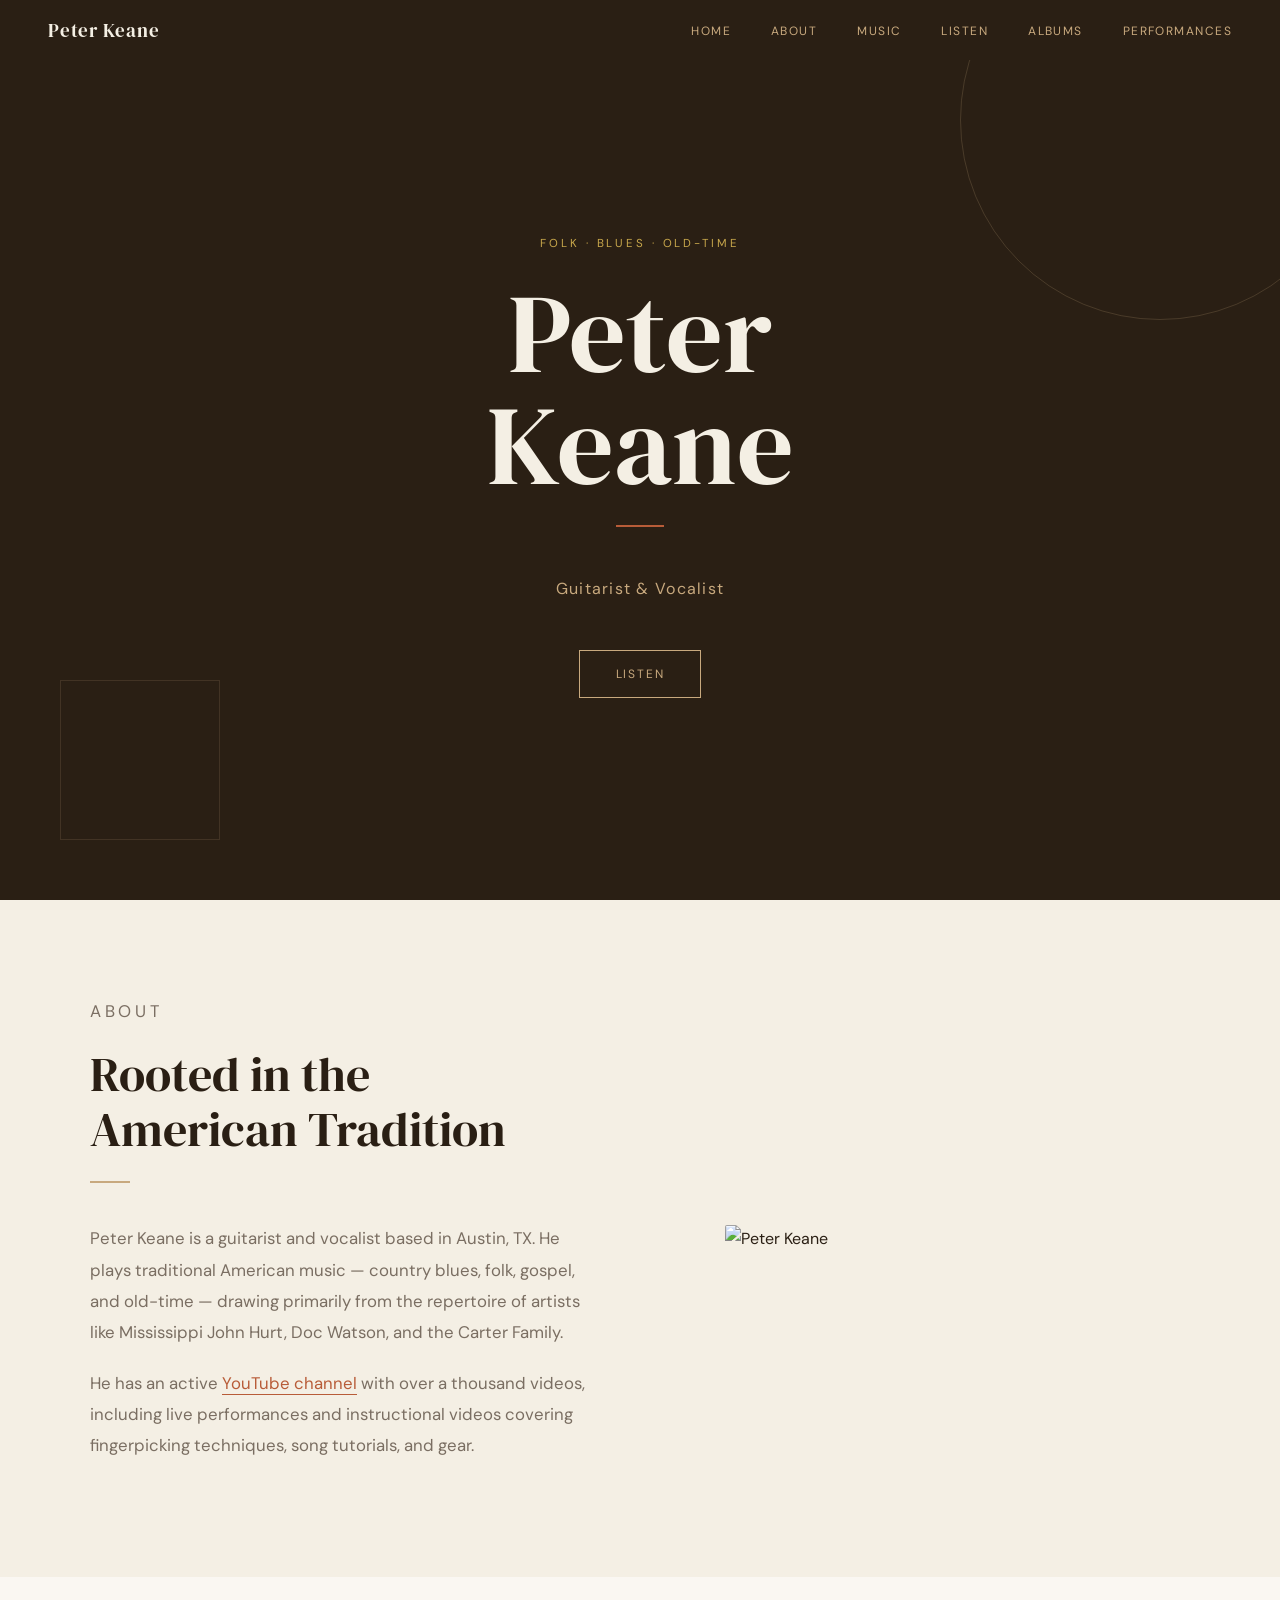
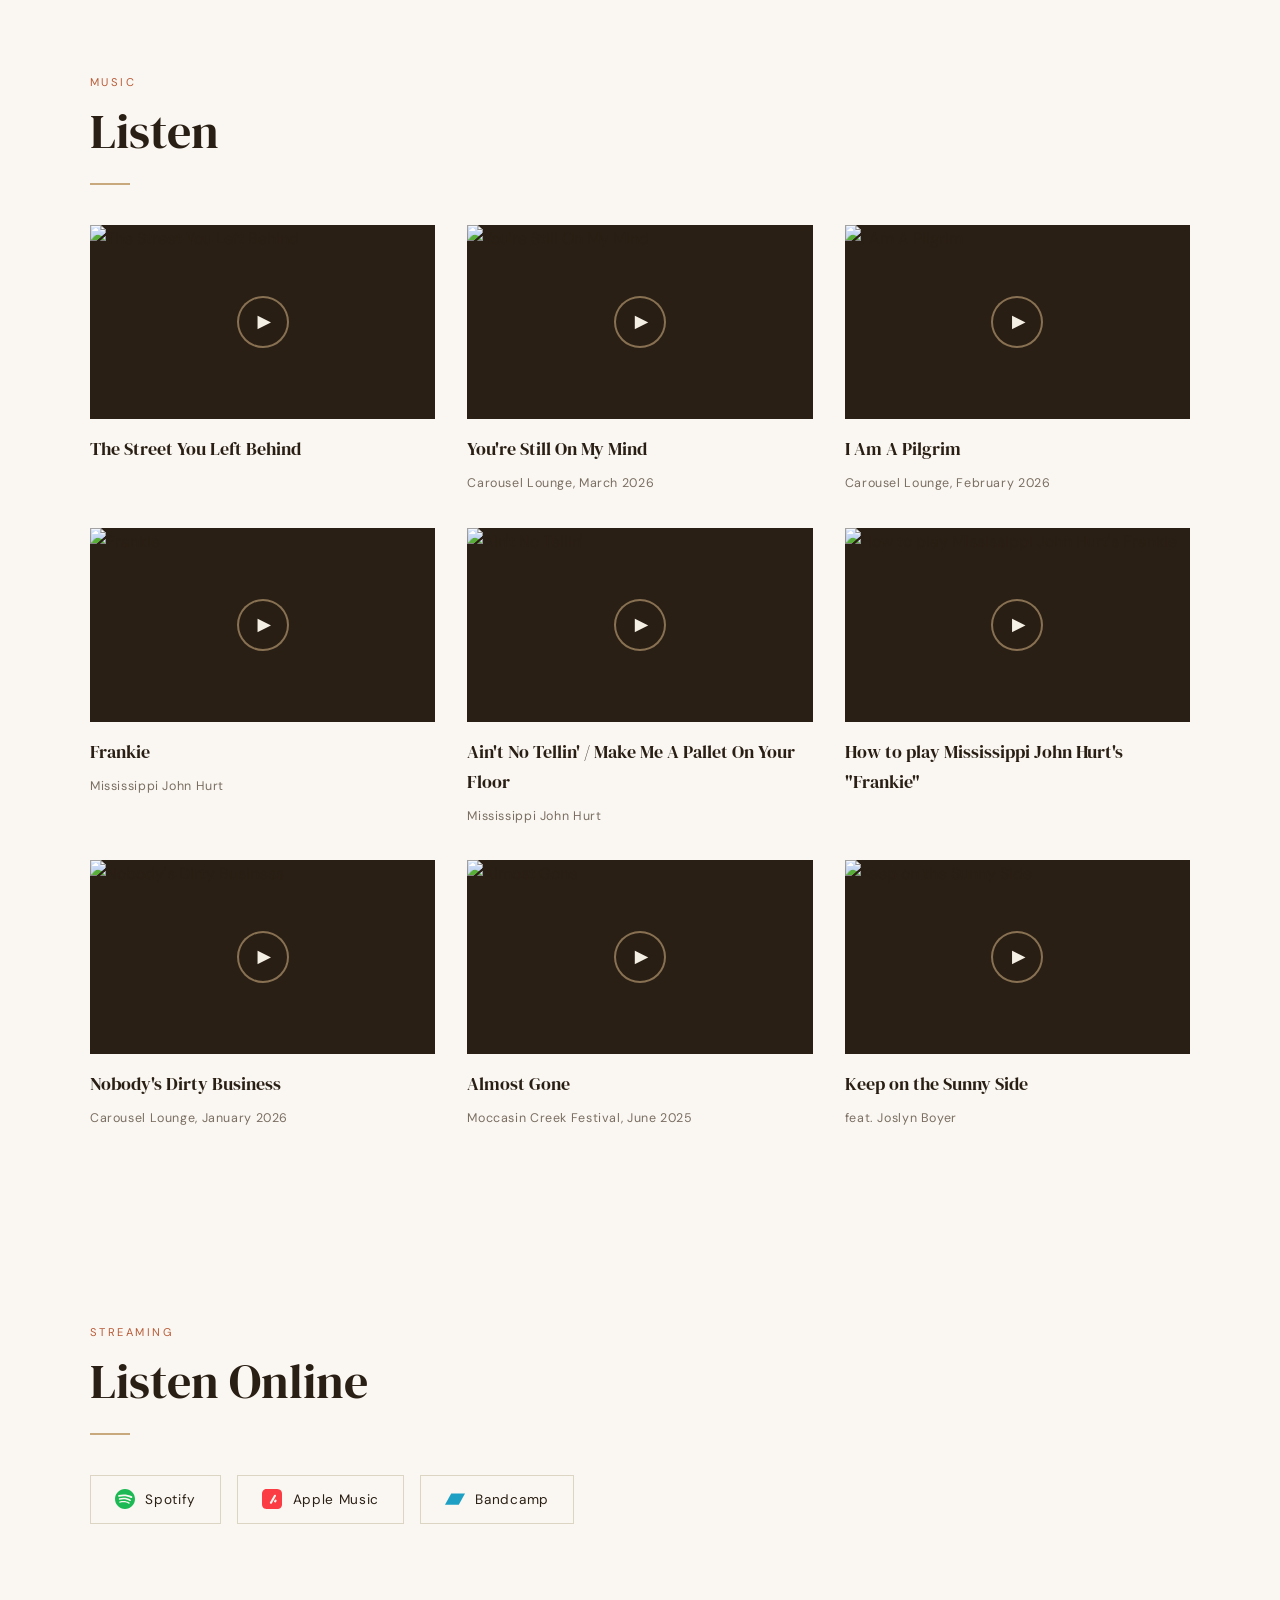
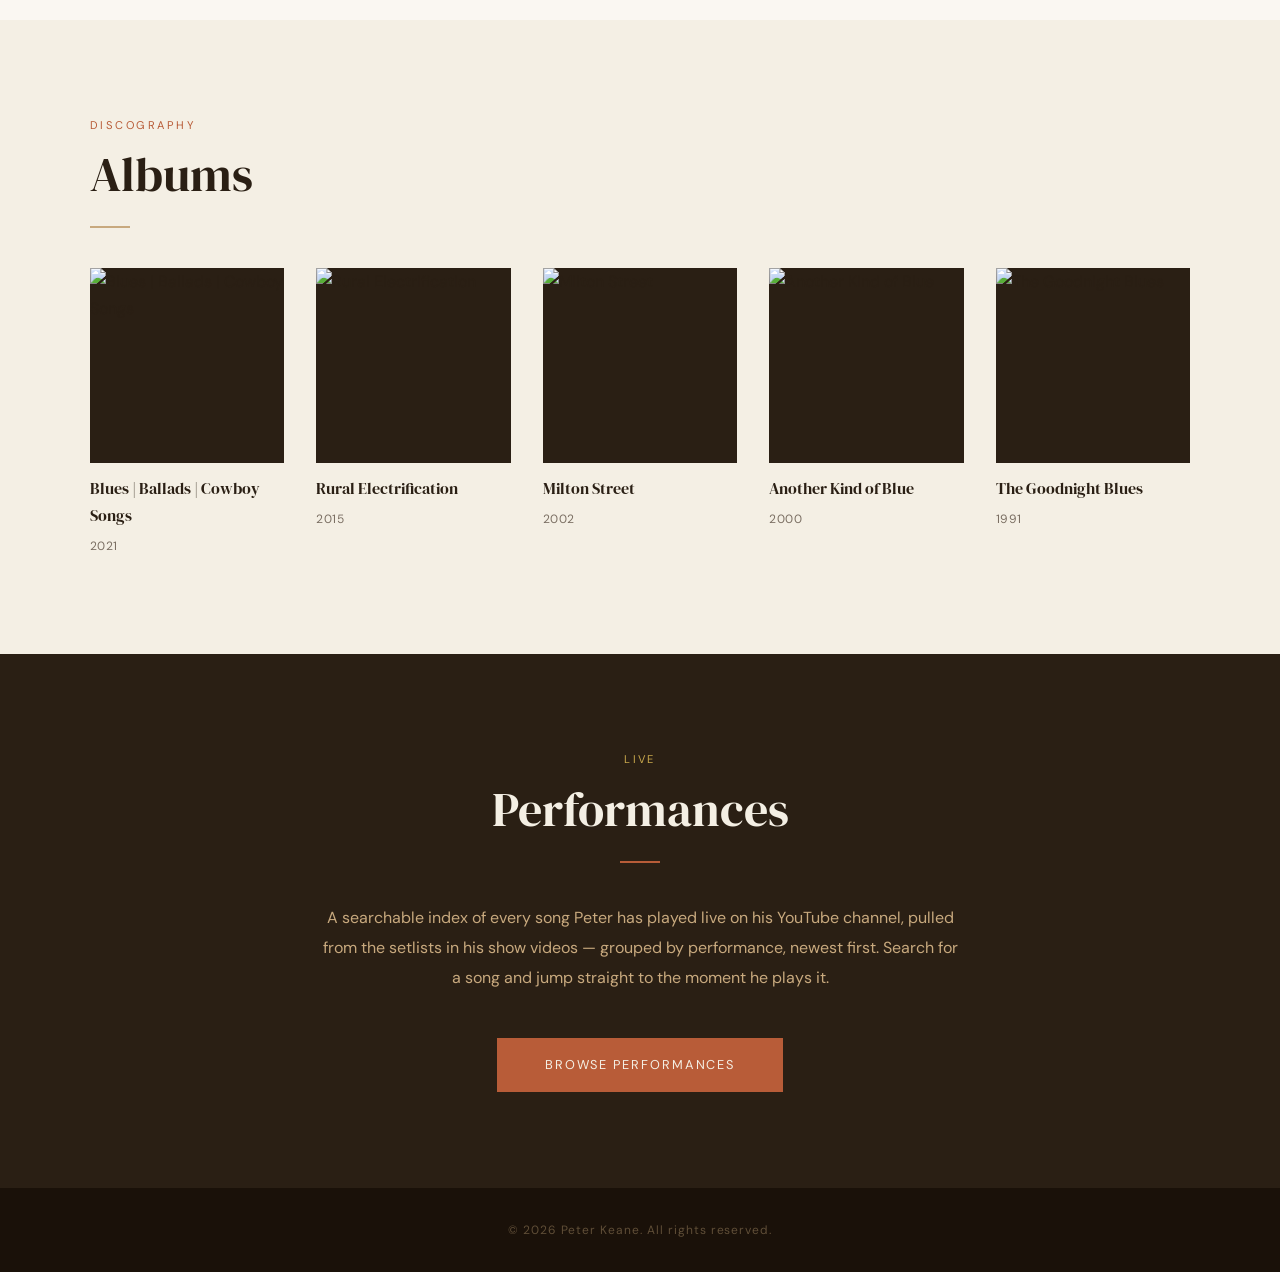
==== index.html @ 98fb6c80 "Add Performances section linking to /performances/ New nav link and a dark feature section after Alb" ====
<!DOCTYPE html>
<html lang="en">
<head>
  <meta charset="UTF-8">
  <meta name="viewport" content="width=device-width, initial-scale=1.0">
  <title>Peter Keane — Musician</title>
  <link rel="preconnect" href="https://fonts.googleapis.com">
  <link href="https://fonts.googleapis.com/css2?family=DM+Serif+Display&family=DM+Sans:wght@300;400;500&display=swap" rel="stylesheet">
  <link rel="stylesheet" href="css/style.css">
</head>
<body>

  <!-- NAV -->
  <nav>
    <span class="nav-logo">Peter Keane</span>
    <ul class="nav-links">
      <li><a href="#home">Home</a></li>
      <li><a href="#about">About</a></li>
      <li><a href="#music">Music</a></li>
      <li><a href="#streaming">Listen</a></li>
      <li><a href="#albums">Albums</a></li>
      <li><a href="#performances">Performances</a></li>
    </ul>
  </nav>

  <!-- HERO -->
  <section id="home">
    <div class="hero-inner">
      <p class="hero-eyebrow">Folk &middot; Blues &middot; Old-Time</p>
      <h1 class="hero-name">Peter<br>Keane</h1>
      <div class="hero-divider"></div>
      <p class="hero-sub">Guitarist &amp; Vocalist</p>
      <a href="#music" class="hero-cta">Listen</a>
    </div>
  </section>

  <!-- ABOUT -->
  <section id="about">
    <div class="container">
      <div class="about-grid">
        <div class="about-text">
          <p class="section-label">About</p>
          <h2 class="section-title">Rooted in the<br>American Tradition</h2>
          <div class="section-rule"></div>
          <p>
            Peter Keane is a guitarist and vocalist based in Austin, TX. He plays
            traditional American music — country blues, folk, gospel, and old-time —
            drawing primarily from the repertoire of artists like Mississippi John Hurt,
            Doc Watson, and the Carter Family.
          </p>
          <p>
            He has an active <a href="https://www.youtube.com/@PeterKeaneMusic" target="_blank" style="color:var(--terra);border-bottom:1px solid currentColor;">YouTube channel</a> with over a thousand videos, including
            live performances and instructional videos covering fingerpicking techniques,
            song tutorials, and gear.
          </p>
        </div>
        <div class="about-graphic">
          <img src="pk.png" alt="Peter Keane" style="width:100%;max-width:420px;border-radius:2px;">
        </div>
      </div>
    </div>
  </section>

  <!-- MUSIC -->
  <section id="music">
    <div class="container">
      <p class="section-label">Music</p>
      <h2 class="section-title">Listen</h2>
      <div class="section-rule"></div>

      <div class="video-grid">

        <a class="video-card" href="https://www.youtube.com/watch?v=oG92N2vLsac" target="_blank">
          <div class="video-thumb">
            <img src="https://img.youtube.com/vi/oG92N2vLsac/maxresdefault.jpg" alt="The Street You Left Behind">
            <div class="video-play"><span>&#9654;</span></div>
          </div>
          <div class="video-info"><h3>The Street You Left Behind</h3></div>
        </a>

        <a class="video-card" href="https://www.youtube.com/watch?v=JS24dpyVsMQ" target="_blank">
          <div class="video-thumb">
            <img src="https://img.youtube.com/vi/JS24dpyVsMQ/maxresdefault.jpg" alt="You're Still On My Mind">
            <div class="video-play"><span>&#9654;</span></div>
          </div>
          <div class="video-info">
            <h3>You're Still On My Mind</h3>
            <span>Carousel Lounge, March 2026</span>
          </div>
        </a>

        <a class="video-card" href="https://www.youtube.com/watch?v=tuVZ8PQppTw" target="_blank">
          <div class="video-thumb">
            <img src="https://img.youtube.com/vi/tuVZ8PQppTw/maxresdefault.jpg" alt="I Am A Pilgrim">
            <div class="video-play"><span>&#9654;</span></div>
          </div>
          <div class="video-info">
            <h3>I Am A Pilgrim</h3>
            <span>Carousel Lounge, February 2026</span>
          </div>
        </a>

        <a class="video-card" href="https://www.youtube.com/watch?v=8Nu6HcvmdMs" target="_blank">
          <div class="video-thumb">
            <img src="https://img.youtube.com/vi/8Nu6HcvmdMs/maxresdefault.jpg" alt="Frankie">
            <div class="video-play"><span>&#9654;</span></div>
          </div>
          <div class="video-info">
            <h3>Frankie</h3>
            <span>Mississippi John Hurt</span>
          </div>
        </a>

        <a class="video-card" href="https://www.youtube.com/watch?v=M1RBpE7dITw" target="_blank">
          <div class="video-thumb">
            <img src="https://img.youtube.com/vi/M1RBpE7dITw/maxresdefault.jpg" alt="Ain't No Tellin'">
            <div class="video-play"><span>&#9654;</span></div>
          </div>
          <div class="video-info">
            <h3>Ain't No Tellin' / Make Me A Pallet On Your Floor</h3>
            <span>Mississippi John Hurt</span>
          </div>
        </a>

        <a class="video-card" href="https://www.youtube.com/watch?v=0-QSF57czV4" target="_blank">
          <div class="video-thumb">
            <img src="https://img.youtube.com/vi/0-QSF57czV4/maxresdefault.jpg" alt="How to play Mississippi John Hurt's Frankie">
            <div class="video-play"><span>&#9654;</span></div>
          </div>
          <div class="video-info">
            <h3>How to play Mississippi John Hurt's "Frankie"</h3>
          </div>
        </a>

        <a class="video-card" href="https://www.youtube.com/watch?v=NQxg6tqWXvs" target="_blank">
          <div class="video-thumb">
            <img src="https://img.youtube.com/vi/NQxg6tqWXvs/maxresdefault.jpg" alt="Nobody's Dirty Business">
            <div class="video-play"><span>&#9654;</span></div>
          </div>
          <div class="video-info">
            <h3>Nobody's Dirty Business</h3>
            <span>Carousel Lounge, January 2026</span>
          </div>
        </a>

        <a class="video-card" href="https://www.youtube.com/watch?v=RwBUMTSIwgw" target="_blank">
          <div class="video-thumb">
            <img src="https://img.youtube.com/vi/RwBUMTSIwgw/maxresdefault.jpg" alt="Almost Gone">
            <div class="video-play"><span>&#9654;</span></div>
          </div>
          <div class="video-info">
            <h3>Almost Gone</h3>
            <span>Moccasin Creek Festival, June 2025</span>
          </div>
        </a>

        <a class="video-card" href="https://www.youtube.com/watch?v=KcPc2WEUYuI" target="_blank">
          <div class="video-thumb">
            <img src="https://img.youtube.com/vi/KcPc2WEUYuI/maxresdefault.jpg" alt="Keep on the Sunny Side">
            <div class="video-play"><span>&#9654;</span></div>
          </div>
          <div class="video-info">
            <h3>Keep on the Sunny Side</h3>
            <span>feat. Joslyn Boyer</span>
          </div>
        </a>

      </div>
    </div>
  </section>

  <!-- STREAMING -->
  <section id="streaming">
    <div class="container">
      <p class="section-label">Streaming</p>
      <h2 class="section-title">Listen Online</h2>
      <div class="section-rule"></div>

      <div class="streaming-links">
        <a class="streaming-link" href="https://open.spotify.com/artist/3MDnVTAQE3AFdPI62Vdl5I" target="_blank">
          <svg width="20" height="20" viewBox="0 0 24 24" fill="#1DB954"><path d="M12 0C5.4 0 0 5.4 0 12s5.4 12 12 12 12-5.4 12-12S18.66 0 12 0zm5.521 17.34c-.24.359-.66.48-1.021.24-2.82-1.74-6.36-2.101-10.561-1.141-.418.122-.779-.179-.899-.539-.12-.421.18-.78.54-.9 4.56-1.021 8.52-.6 11.64 1.32.42.18.479.659.301 1.02zm1.44-3.3c-.301.42-.841.6-1.262.3-3.239-1.98-8.159-2.58-11.939-1.38-.479.12-1.02-.12-1.14-.6-.12-.48.12-1.021.6-1.141C9.6 9.9 15 10.561 18.72 12.84c.361.181.54.78.241 1.2zm.12-3.36C15.24 8.4 8.82 8.16 5.16 9.301c-.6.179-1.2-.181-1.38-.721-.18-.601.18-1.2.72-1.381 4.26-1.26 11.28-1.02 15.721 1.621.539.3.719 1.02.419 1.56-.299.421-1.02.599-1.559.3z"/></svg>
          Spotify
        </a>
        <a class="streaming-link" href="https://music.apple.com/us/artist/peter-keane/2703334" target="_blank">
          <svg width="20" height="20" viewBox="0 0 24 24" fill="#FC3C44"><path d="M23.994 6.124a9.23 9.23 0 00-.24-2.19c-.317-1.31-1.062-2.31-2.18-3.043a5.022 5.022 0 00-1.877-.726 10.496 10.496 0 00-1.564-.15c-.04-.003-.083-.01-.124-.013H5.986c-.152.01-.303.017-.455.026C4.786.07 4.043.15 3.34.428 2.004.958 1.04 1.88.475 3.208c-.192.448-.292.925-.363 1.408-.056.392-.088.785-.1 1.18 0 .032-.007.062-.01.093v12.223c.01.14.017.283.027.424.05.815.154 1.624.497 2.373.65 1.42 1.738 2.353 3.234 2.801.42.127.856.187 1.293.228.559.053 1.118.06 1.677.06h11.206c.483 0 .963-.026 1.443-.079.69-.08 1.368-.231 1.993-.573 1.275-.693 2.08-1.73 2.43-3.154.166-.664.22-1.337.23-2.014.004-.395.006-.79.006-1.184V7.205c-.003-.36-.008-.72-.02-1.08zm-6.555 8.423l-.56.978c-.354.617-1.124.833-1.741.479a1.285 1.285 0 01-.478-1.741l.56-.978.013-.021c.347-.575 1.09-.769 1.676-.451.612.334.843 1.105.53 1.734zm-.81-5.805l-4.773 8.36a1.285 1.285 0 01-1.741.478 1.285 1.285 0 01-.478-1.741l4.773-8.36a1.285 1.285 0 011.741-.478c.617.354.833 1.124.478 1.741z"/></svg>
          Apple Music
        </a>
        <a class="streaming-link" href="https://peterkeane.bandcamp.com" target="_blank">
          <svg width="20" height="20" viewBox="0 0 24 24" fill="#1DA0C3"><path d="M0 18.75l7.437-13.5H24l-7.438 13.5z"/></svg>
          Bandcamp
        </a>
      </div>
    </div>
  </section>

  <!-- ALBUMS -->
  <section id="albums">
    <div class="container">
      <p class="section-label">Discography</p>
      <h2 class="section-title">Albums</h2>
      <div class="section-rule"></div>

      <div class="album-grid">

        <a class="album-card" href="https://peterkeane.bandcamp.com/album/blues-ballads-cowboy-songs" target="_blank">
          <div class="album-cover">
            <img src="https://f4.bcbits.com/img/a4051410825_10.jpg" alt="Blues | Ballads | Cowboy Songs">
            <div class="album-overlay"><span>Listen</span></div>
          </div>
          <div class="album-info">
            <h3>Blues | Ballads | Cowboy Songs</h3>
            <span>2021</span>
          </div>
        </a>

        <a class="album-card" href="https://peterkeane.bandcamp.com/album/rural-electrification" target="_blank">
          <div class="album-cover">
            <img src="https://f4.bcbits.com/img/a2096861294_10.jpg" alt="Rural Electrification">
            <div class="album-overlay"><span>Listen</span></div>
          </div>
          <div class="album-info">
            <h3>Rural Electrification</h3>
            <span>2015</span>
          </div>
        </a>

        <a class="album-card" href="https://peterkeane.bandcamp.com/album/milton-street" target="_blank">
          <div class="album-cover">
            <img src="https://f4.bcbits.com/img/a0245400212_10.jpg" alt="Milton Street">
            <div class="album-overlay"><span>Listen</span></div>
          </div>
          <div class="album-info">
            <h3>Milton Street</h3>
            <span>2002</span>
          </div>
        </a>

        <a class="album-card" href="https://peterkeane.bandcamp.com/album/another-kind-of-blue-2" target="_blank">
          <div class="album-cover">
            <img src="https://f4.bcbits.com/img/a3108726049_10.jpg" alt="Another Kind of Blue">
            <div class="album-overlay"><span>Listen</span></div>
          </div>
          <div class="album-info">
            <h3>Another Kind of Blue</h3>
            <span>2000</span>
          </div>
        </a>

        <a class="album-card" href="https://peterkeane.bandcamp.com/album/the-goodnight-blues" target="_blank">
          <div class="album-cover">
            <img src="https://f4.bcbits.com/img/a3791386217_10.jpg" alt="The Goodnight Blues">
            <div class="album-overlay"><span>Listen</span></div>
          </div>
          <div class="album-info">
            <h3>The Goodnight Blues</h3>
            <span>1991</span>
          </div>
        </a>

      </div>
    </div>
  </section>

  <!-- PERFORMANCES -->
  <section id="performances">
    <div class="container perform-inner">
      <p class="section-label">Live</p>
      <h2 class="section-title">Performances</h2>
      <div class="section-rule"></div>
      <p class="perform-intro">
        A searchable index of every song Peter has played live on his YouTube
        channel, pulled from the setlists in his show videos &mdash; grouped by
        performance, newest first. Search for a song and jump straight to the
        moment he plays it.
      </p>
      <a href="performances/" class="btn-perform">Browse Performances</a>
    </div>
  </section>

<footer>
    <p>&copy; 2026 Peter Keane. All rights reserved.</p>
  </footer>

</body>
</html>
---- css/style.css ----
/* ===========================
   Peter Keane — Mid-Century Modern
   =========================== */

*, *::before, *::after { box-sizing: border-box; margin: 0; padding: 0; }

:root {
  --cream:    #F4EFE4;
  --warm-white: #FAF7F2;
  --brown:    #2A1F14;
  --tan:      #C8A97E;
  --terra:    #B85C38;
  --sage:     #6B7E5E;
  --gold:     #C9A84C;
  --muted:    #7A6E62;
  --border:   #DDD5C4;

  --serif: 'DM Serif Display', Georgia, serif;
  --sans:  'DM Sans', system-ui, sans-serif;
}

html { scroll-behavior: smooth; }

body {
  background: var(--warm-white);
  color: var(--brown);
  font-family: var(--sans);
  font-size: 16px;
  line-height: 1.7;
}

a { color: inherit; text-decoration: none; }
img { display: block; max-width: 100%; }

/* ── NAV ── */
nav {
  position: fixed;
  top: 0; left: 0; right: 0;
  z-index: 200;
  background: var(--brown);
  display: flex;
  align-items: center;
  justify-content: space-between;
  padding: 0 3rem;
  height: 60px;
}

.nav-logo {
  font-family: var(--serif);
  font-size: 1.2rem;
  color: var(--cream);
  letter-spacing: 0.04em;
}

.nav-links {
  display: flex;
  gap: 2.5rem;
  list-style: none;
}

.nav-links a {
  color: var(--tan);
  font-size: 0.75rem;
  letter-spacing: 0.12em;
  text-transform: uppercase;
  transition: color 0.2s;
}

.nav-links a:hover { color: var(--cream); }

/* ── HERO ── */
#home {
  min-height: 100vh;
  background: var(--brown);
  display: flex;
  align-items: center;
  justify-content: center;
  position: relative;
  overflow: hidden;
  padding: 6rem 2rem 4rem;
}

/* Geometric accents */
#home::before {
  content: '';
  position: absolute;
  top: -80px; right: -80px;
  width: 400px; height: 400px;
  border-radius: 50%;
  border: 1px solid rgba(200, 169, 126, 0.2);
}
#home::after {
  content: '';
  position: absolute;
  bottom: 60px; left: 60px;
  width: 160px; height: 160px;
  border: 1px solid rgba(200, 169, 126, 0.15);
}

.hero-inner {
  text-align: center;
  position: relative;
  z-index: 1;
}

.hero-eyebrow {
  font-size: 0.72rem;
  letter-spacing: 0.25em;
  text-transform: uppercase;
  color: var(--gold);
  margin-bottom: 1.5rem;
}

.hero-name {
  font-family: var(--serif);
  font-size: clamp(3.5rem, 10vw, 7rem);
  color: var(--cream);
  line-height: 1;
  font-weight: 400;
  margin-bottom: 1.5rem;
}

.hero-sub {
  color: var(--tan);
  font-size: 1rem;
  letter-spacing: 0.08em;
  margin-bottom: 3rem;
}

.hero-divider {
  width: 48px;
  height: 2px;
  background: var(--terra);
  margin: 0 auto 3rem;
}

.hero-cta {
  display: inline-block;
  padding: 0.8rem 2.2rem;
  border: 1px solid var(--tan);
  color: var(--tan);
  font-size: 0.75rem;
  letter-spacing: 0.15em;
  text-transform: uppercase;
  transition: background 0.25s, color 0.25s;
}

.hero-cta:hover {
  background: var(--tan);
  color: var(--brown);
}

/* ── SECTIONS ── */
section { padding: 6rem 2rem; }

.container { max-width: 1100px; margin: 0 auto; }

.section-label {
  font-size: 0.7rem;
  letter-spacing: 0.22em;
  text-transform: uppercase;
  color: var(--terra);
  margin-bottom: 0.75rem;
}

.section-title {
  font-family: var(--serif);
  font-size: clamp(2rem, 5vw, 3rem);
  font-weight: 400;
  line-height: 1.15;
  margin-bottom: 1.5rem;
}

.section-rule {
  width: 40px;
  height: 2px;
  background: var(--tan);
  margin-bottom: 2.5rem;
}

/* ── ABOUT ── */
#about { background: var(--cream); }

.about-grid {
  display: grid;
  grid-template-columns: 1fr 1fr;
  gap: 5rem;
  align-items: center;
}

.about-text p {
  color: var(--muted);
  margin-bottom: 1.25rem;
  font-size: 1.05rem;
  line-height: 1.85;
}

.about-graphic {
  display: flex;
  align-items: center;
  justify-content: center;
}

.about-emblem {
  width: 280px;
  height: 280px;
  border-radius: 50%;
  background: var(--brown);
  display: flex;
  flex-direction: column;
  align-items: center;
  justify-content: center;
  gap: 0.5rem;
  position: relative;
}

.about-emblem::before {
  content: '';
  position: absolute;
  inset: -12px;
  border-radius: 50%;
  border: 1px solid var(--tan);
  opacity: 0.4;
}

.about-emblem span:first-child {
  font-family: var(--serif);
  font-size: 1.8rem;
  color: var(--cream);
}

.about-emblem span:last-child {
  font-size: 0.65rem;
  letter-spacing: 0.2em;
  text-transform: uppercase;
  color: var(--gold);
}

@media (max-width: 760px) {
  .about-grid { grid-template-columns: 1fr; gap: 3rem; }
  .about-graphic { display: none; }
}

/* ── MUSIC ── */
#music { background: var(--warm-white); }

.video-grid {
  display: grid;
  grid-template-columns: repeat(auto-fill, minmax(300px, 1fr));
  gap: 2rem;
}

.video-card {
  display: block;
  color: inherit;
}

.video-thumb {
  position: relative;
  padding-bottom: 56.25%;
  background: var(--brown);
  overflow: hidden;
}

.video-thumb img {
  position: absolute;
  inset: 0;
  width: 100%;
  height: 100%;
  object-fit: cover;
  transition: opacity 0.3s;
}

.video-card:hover .video-thumb img { opacity: 0.75; }

.video-play {
  position: absolute;
  inset: 0;
  display: flex;
  align-items: center;
  justify-content: center;
  z-index: 1;
}

.video-play span {
  width: 52px;
  height: 52px;
  background: rgba(42, 31, 20, 0.75);
  border: 2px solid rgba(200, 169, 126, 0.6);
  border-radius: 50%;
  display: flex;
  align-items: center;
  justify-content: center;
  font-size: 1.1rem;
  color: var(--cream);
  padding-left: 3px;
  transition: background 0.2s, border-color 0.2s;
}

.video-card:hover .video-play span {
  background: var(--terra);
  border-color: var(--terra);
}

.video-info {
  padding: 1rem 0 0;
}

.video-info h3 {
  font-family: var(--serif);
  font-size: 1.1rem;
  font-weight: 400;
  margin-bottom: 0.2rem;
}

.video-info span {
  font-size: 0.78rem;
  color: var(--muted);
  letter-spacing: 0.05em;
}

/* ── STREAMING ── */
#streaming { background: var(--warm-white); }

.streaming-links {
  display: flex;
  flex-wrap: wrap;
  gap: 1rem;
  margin-top: 0.5rem;
}

.streaming-link {
  display: inline-flex;
  align-items: center;
  gap: 0.65rem;
  padding: 0.75rem 1.5rem;
  border: 1px solid var(--border);
  background: var(--white);
  font-size: 0.85rem;
  letter-spacing: 0.05em;
  color: var(--brown);
  transition: border-color 0.2s, background 0.2s;
}

.streaming-link:hover {
  border-color: var(--tan);
  background: var(--cream);
}

.streaming-link img {
  width: 20px;
  height: 20px;
  object-fit: contain;
}

/* ── ALBUMS ── */
#albums { background: var(--cream); }

.album-grid {
  display: grid;
  grid-template-columns: repeat(auto-fill, minmax(180px, 1fr));
  gap: 2rem;
}

.album-card {
  display: block;
  color: inherit;
}

.album-cover {
  position: relative;
  overflow: hidden;
  aspect-ratio: 1;
  background: var(--brown);
}

.album-cover img {
  width: 100%;
  height: 100%;
  object-fit: cover;
  transition: opacity 0.3s, transform 0.4s;
}

.album-card:hover .album-cover img {
  opacity: 0.8;
  transform: scale(1.03);
}

.album-overlay {
  position: absolute;
  inset: 0;
  display: flex;
  align-items: center;
  justify-content: center;
  opacity: 0;
  transition: opacity 0.3s;
  background: rgba(42,31,20,0.4);
}

.album-card:hover .album-overlay { opacity: 1; }

.album-overlay span {
  font-size: 0.7rem;
  letter-spacing: 0.12em;
  text-transform: uppercase;
  color: var(--cream);
  border: 1px solid rgba(250,247,242,0.6);
  padding: 0.4rem 0.9rem;
}

.album-info { padding: 0.75rem 0 0; }

.album-info h3 {
  font-family: var(--serif);
  font-size: 1rem;
  font-weight: 400;
  margin-bottom: 0.15rem;
}

.album-info span {
  font-size: 0.75rem;
  color: var(--muted);
  letter-spacing: 0.04em;
}

/* ── PERFORMANCES ── */
#performances { background: var(--brown); text-align: center; }

#performances .section-label { color: var(--gold); }
#performances .section-title { color: var(--cream); }
#performances .section-rule { background: var(--terra); margin-left: auto; margin-right: auto; }

.perform-inner { max-width: 640px; }

.perform-intro {
  color: var(--tan);
  line-height: 1.9;
  margin-bottom: 2.75rem;
}

.btn-perform {
  display: inline-block;
  padding: 1rem 3rem;
  background: var(--terra);
  color: var(--cream);
  font-size: 0.8rem;
  letter-spacing: 0.15em;
  text-transform: uppercase;
  transition: background 0.2s;
}

.btn-perform:hover { background: #9e4d2e; }

/* ── REPERTOIRE ── */
#repertoire { background: var(--cream); }

.rep-intro {
  color: var(--muted);
  max-width: 600px;
  margin-bottom: 3rem;
}

.rep-grid {
  display: grid;
  grid-template-columns: repeat(auto-fill, minmax(220px, 1fr));
  gap: 0;
}

.rep-item {
  padding: 0.65rem 0;
  border-bottom: 1px solid var(--border);
  font-size: 0.9rem;
  color: var(--brown);
  display: flex;
  align-items: center;
  gap: 0.6rem;
}

.rep-item::before {
  content: '';
  width: 4px;
  height: 4px;
  border-radius: 50%;
  background: var(--terra);
  flex-shrink: 0;
}

/* ── CONTACT ── */
#contact { background: var(--brown); }

#contact .section-title { color: var(--cream); }
#contact .section-label { color: var(--gold); }
#contact .section-rule { background: var(--terra); }

.contact-grid {
  display: grid;
  grid-template-columns: 1fr 1fr;
  gap: 5rem;
  align-items: start;
}

.contact-text p {
  color: var(--tan);
  line-height: 1.9;
  margin-bottom: 2rem;
}

.contact-links {
  display: flex;
  flex-direction: column;
  gap: 1rem;
  margin-top: 2rem;
}

.contact-link {
  display: flex;
  align-items: center;
  gap: 1rem;
  color: var(--cream);
  font-size: 0.85rem;
  letter-spacing: 0.06em;
  transition: color 0.2s;
}

.contact-link:hover { color: var(--gold); }

.contact-link-icon {
  width: 36px;
  height: 36px;
  border: 1px solid rgba(200,169,126,0.3);
  display: flex;
  align-items: center;
  justify-content: center;
  font-size: 1rem;
  flex-shrink: 0;
}

.contact-form { }

.form-group { margin-bottom: 1.25rem; }

.form-group label {
  display: block;
  font-size: 0.7rem;
  letter-spacing: 0.12em;
  text-transform: uppercase;
  color: var(--tan);
  margin-bottom: 0.4rem;
}

.form-group input,
.form-group textarea {
  width: 100%;
  padding: 0.7rem 0.9rem;
  background: rgba(255,255,255,0.06);
  border: 1px solid rgba(200,169,126,0.25);
  color: var(--cream);
  font-family: var(--sans);
  font-size: 0.95rem;
  transition: border-color 0.2s;
}

.form-group input::placeholder,
.form-group textarea::placeholder { color: rgba(200,169,126,0.35); }

.form-group input:focus,
.form-group textarea:focus {
  outline: none;
  border-color: var(--tan);
}

.form-group textarea { min-height: 120px; resize: vertical; }

.btn-submit {
  display: inline-block;
  padding: 0.8rem 2.2rem;
  background: var(--terra);
  color: var(--cream);
  font-family: var(--sans);
  font-size: 0.75rem;
  letter-spacing: 0.15em;
  text-transform: uppercase;
  border: none;
  cursor: pointer;
  transition: background 0.2s;
}

.btn-submit:hover { background: #9e4d2e; }

@media (max-width: 760px) {
  .contact-grid { grid-template-columns: 1fr; gap: 3rem; }
}

/* ── FOOTER ── */
footer {
  background: #1A1109;
  padding: 2rem;
  text-align: center;
  font-size: 0.75rem;
  letter-spacing: 0.08em;
  color: rgba(200,169,126,0.4);
}

/* ── MOBILE NAV ── */
@media (max-width: 640px) {
  nav { padding: 0 1.5rem; }
  .nav-links { gap: 1.25rem; }
  .nav-links a { font-size: 0.65rem; letter-spacing: 0.06em; }
}
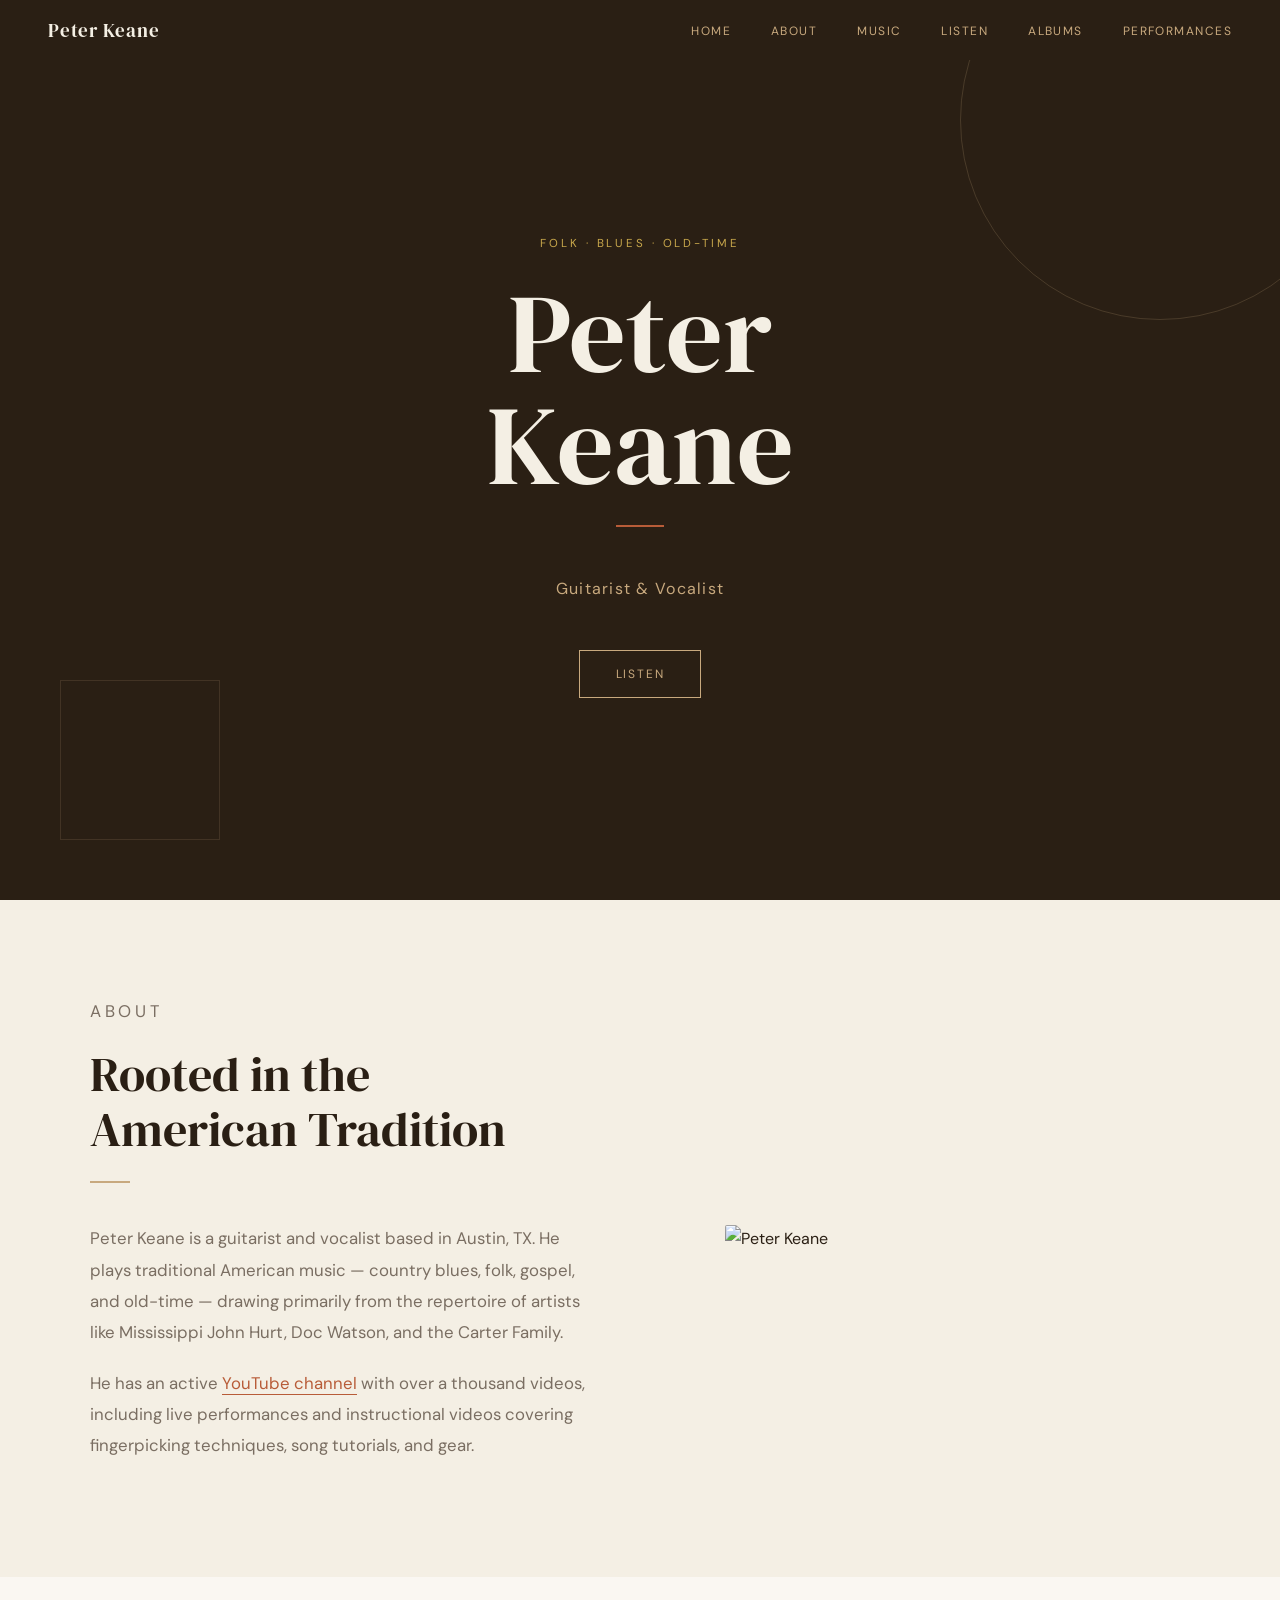
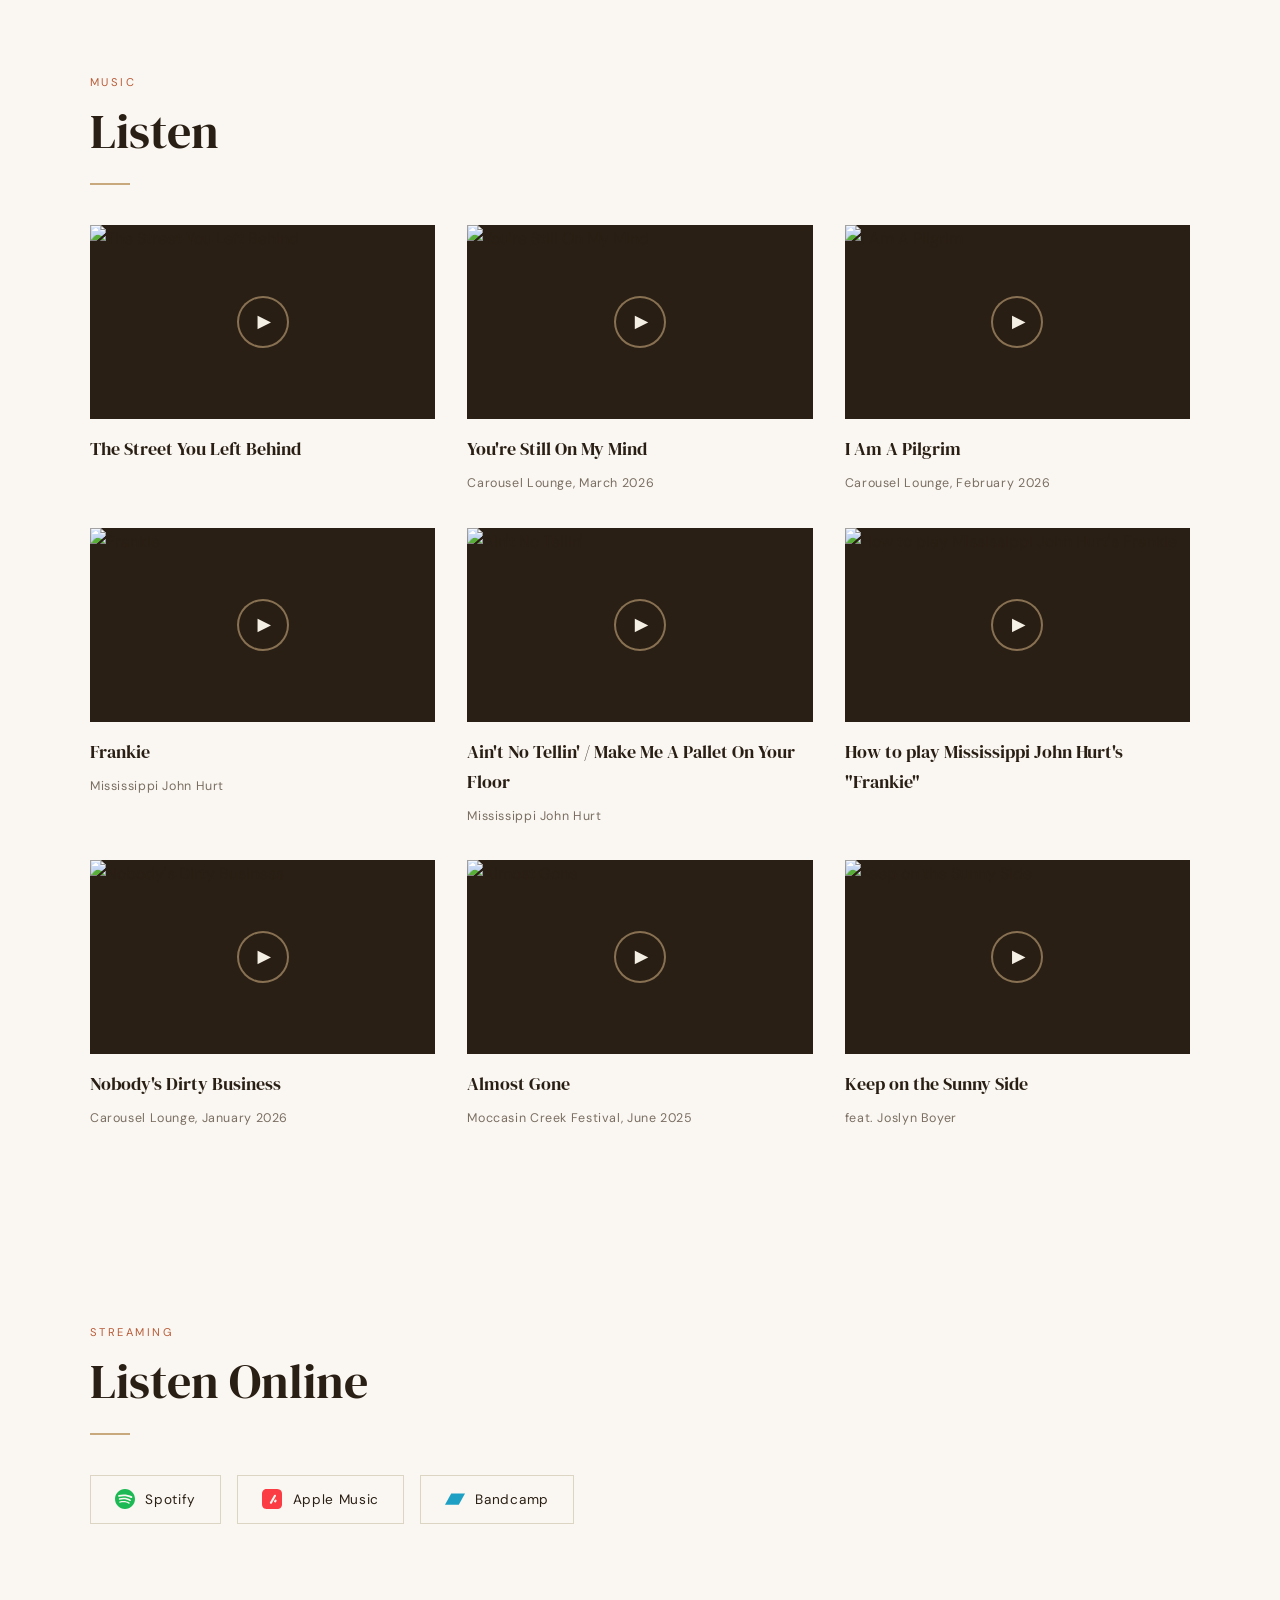
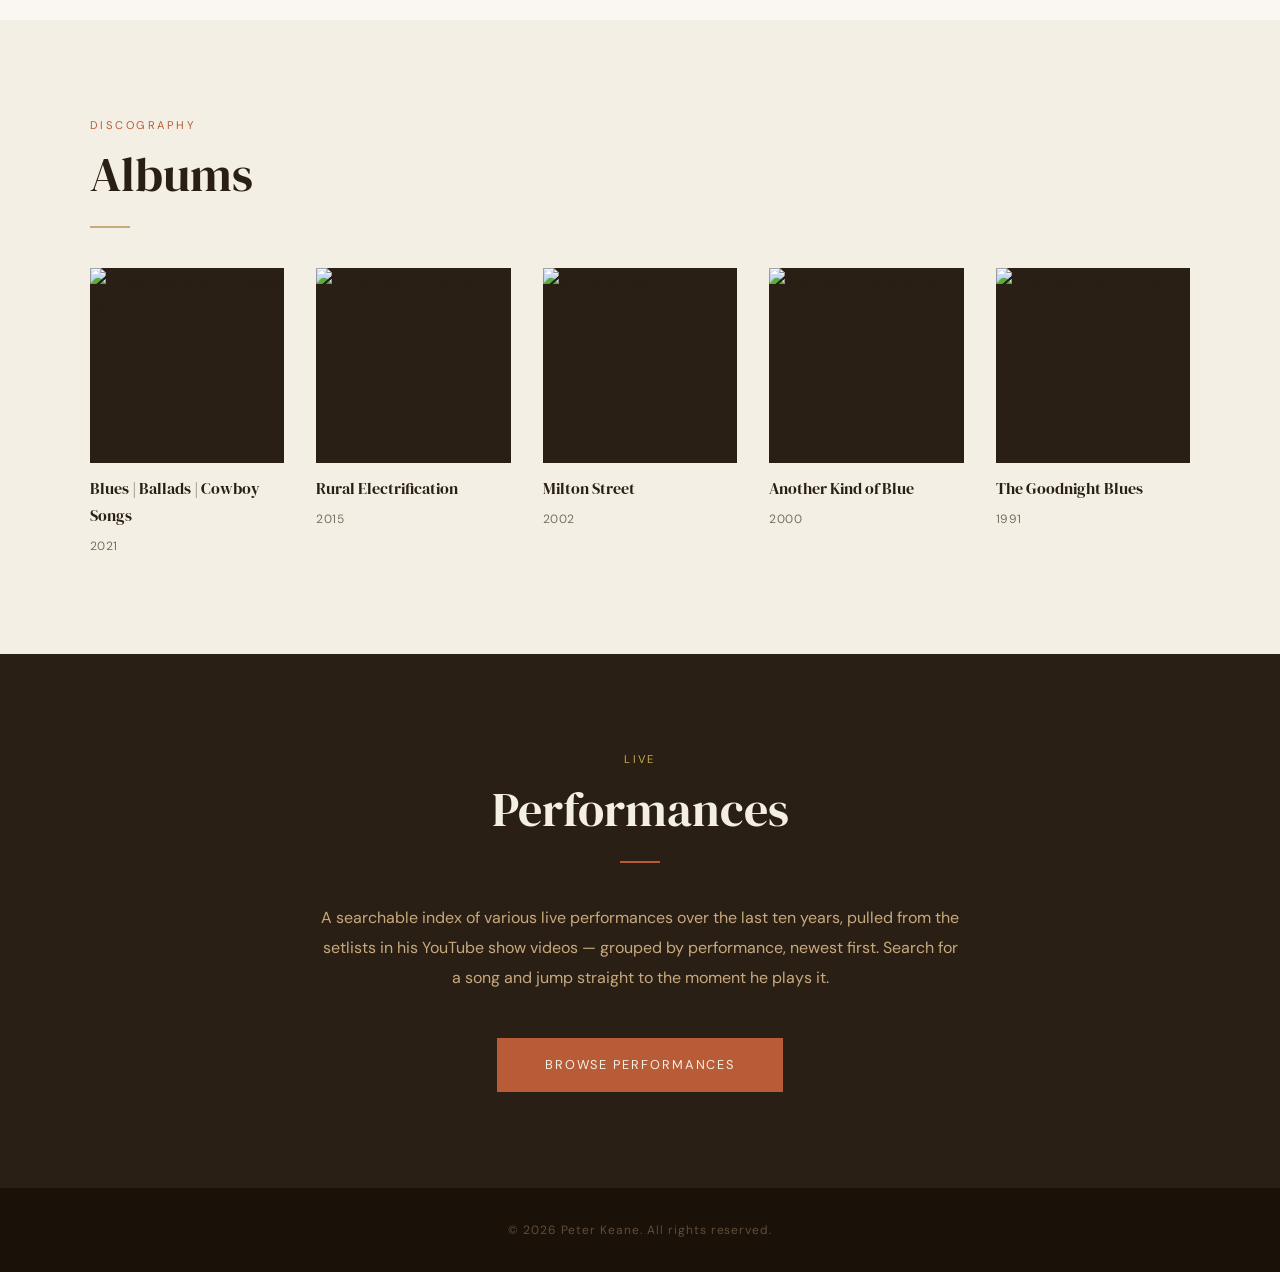
==== commit 66635b31: "Reword Performances intro Co-Authored-By: Claude Opus 4.7 <noreply@anthropic.com>" ====
--- a/index.html
+++ b/index.html
@@ -268,10 +268,10 @@
       <h2 class="section-title">Performances</h2>
       <div class="section-rule"></div>
       <p class="perform-intro">
-        A searchable index of every song Peter has played live on his YouTube
-        channel, pulled from the setlists in his show videos &mdash; grouped by
-        performance, newest first. Search for a song and jump straight to the
-        moment he plays it.
+        A searchable index of various live performances over the last ten
+        years, pulled from the setlists in his YouTube show videos &mdash;
+        grouped by performance, newest first. Search for a song and jump
+        straight to the moment he plays it.
       </p>
       <a href="performances/" class="btn-perform">Browse Performances</a>
     </div>
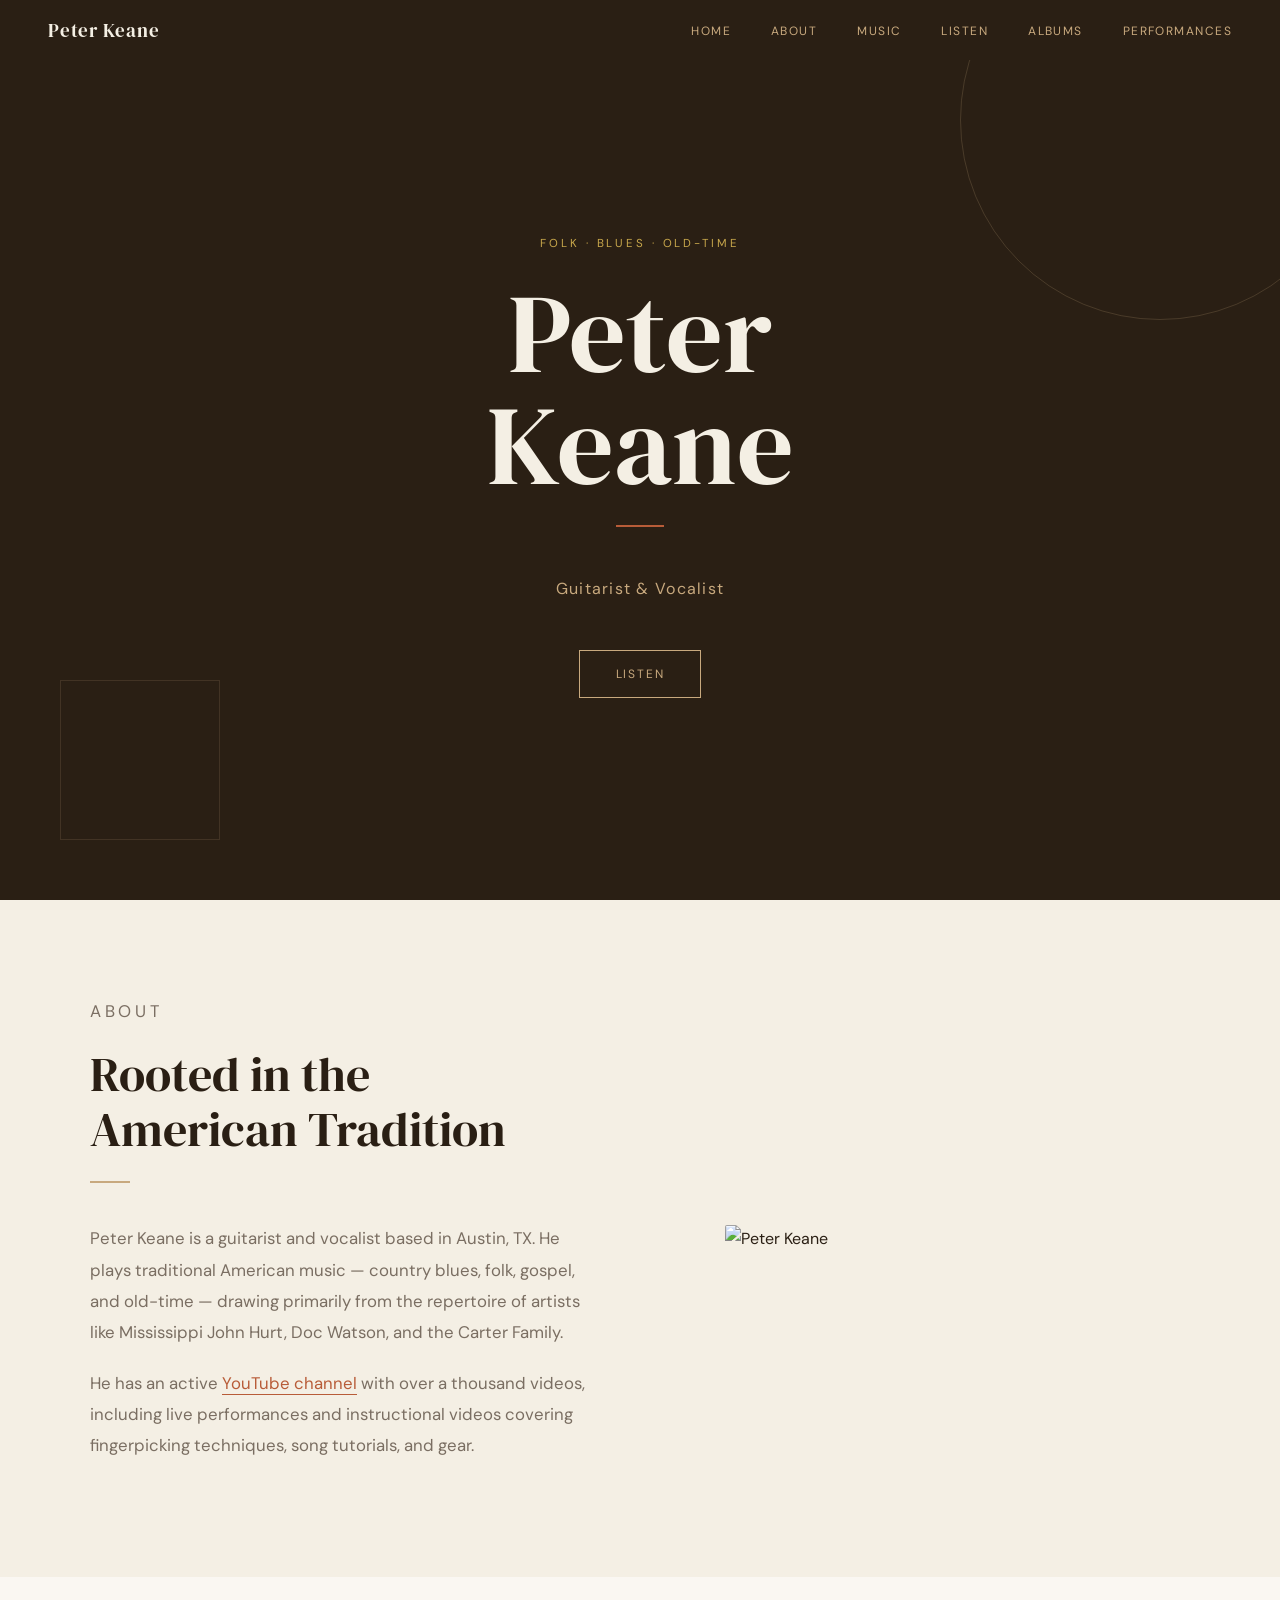
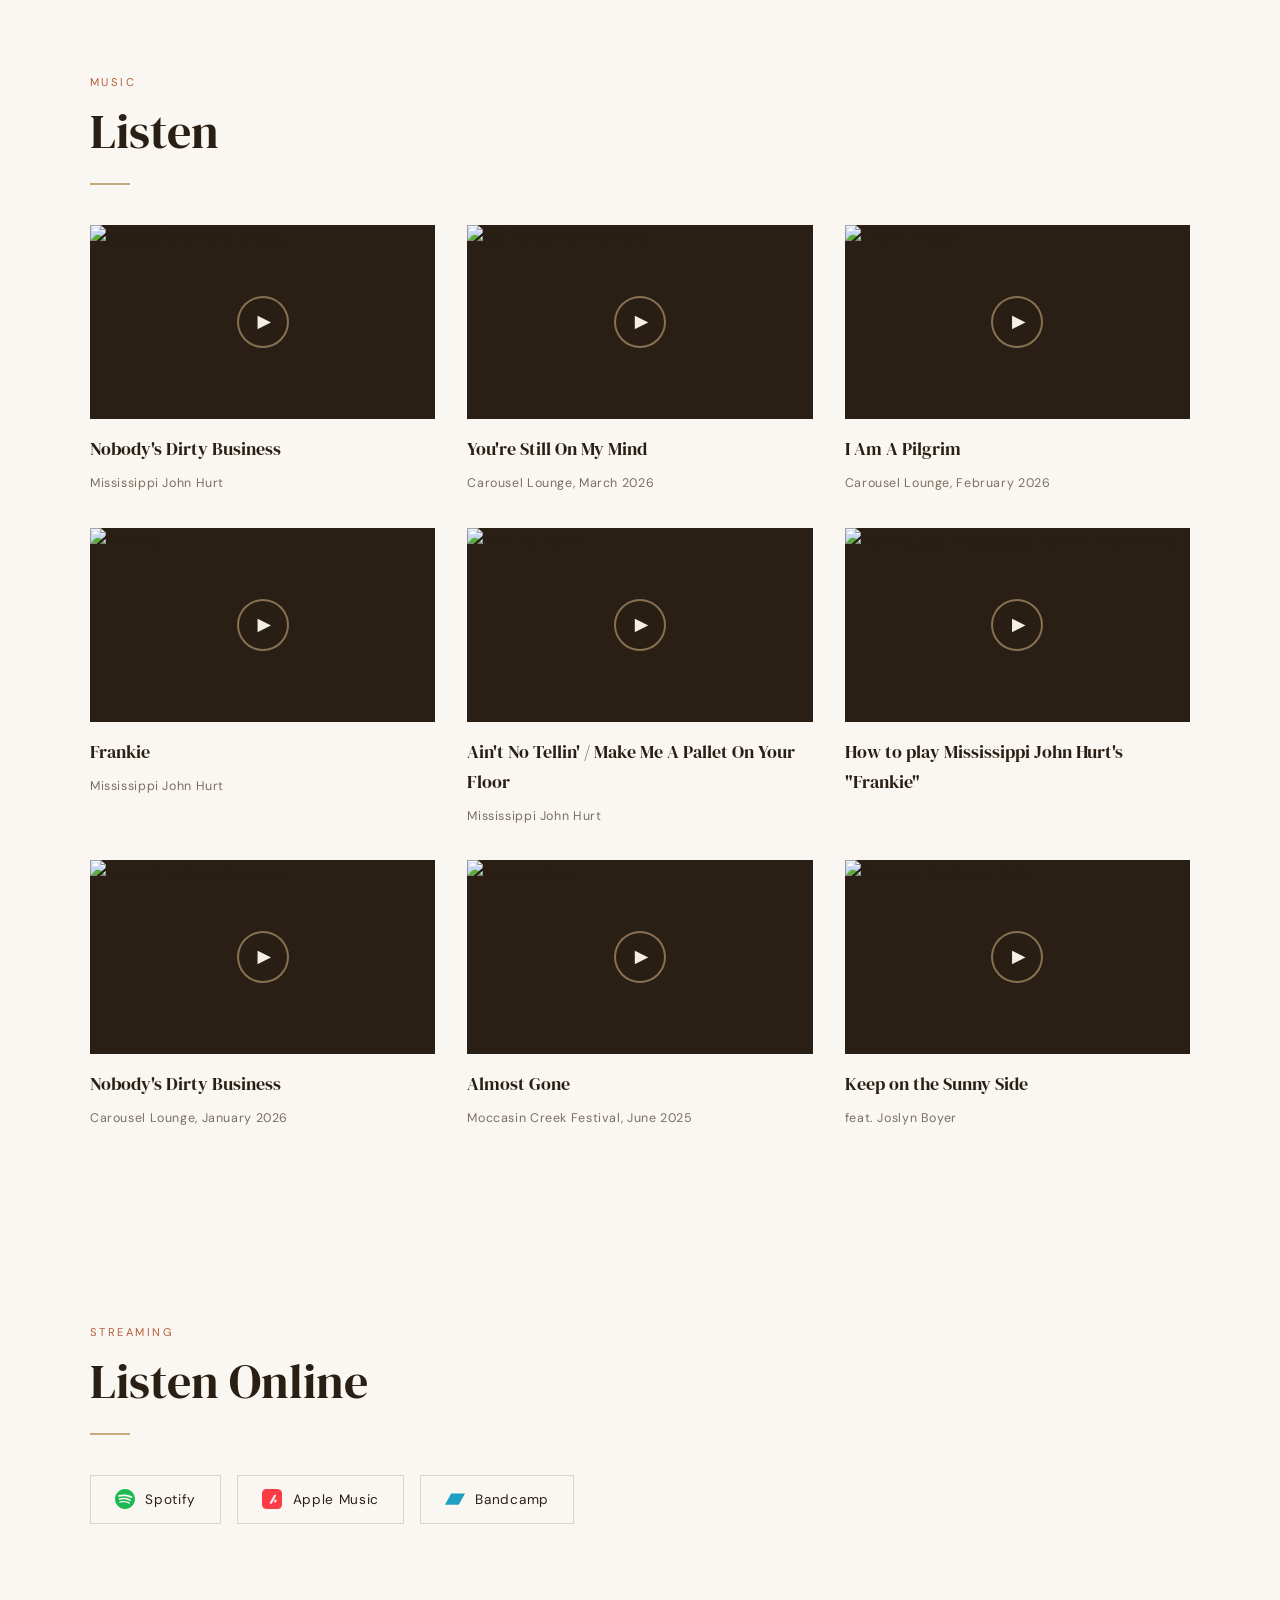
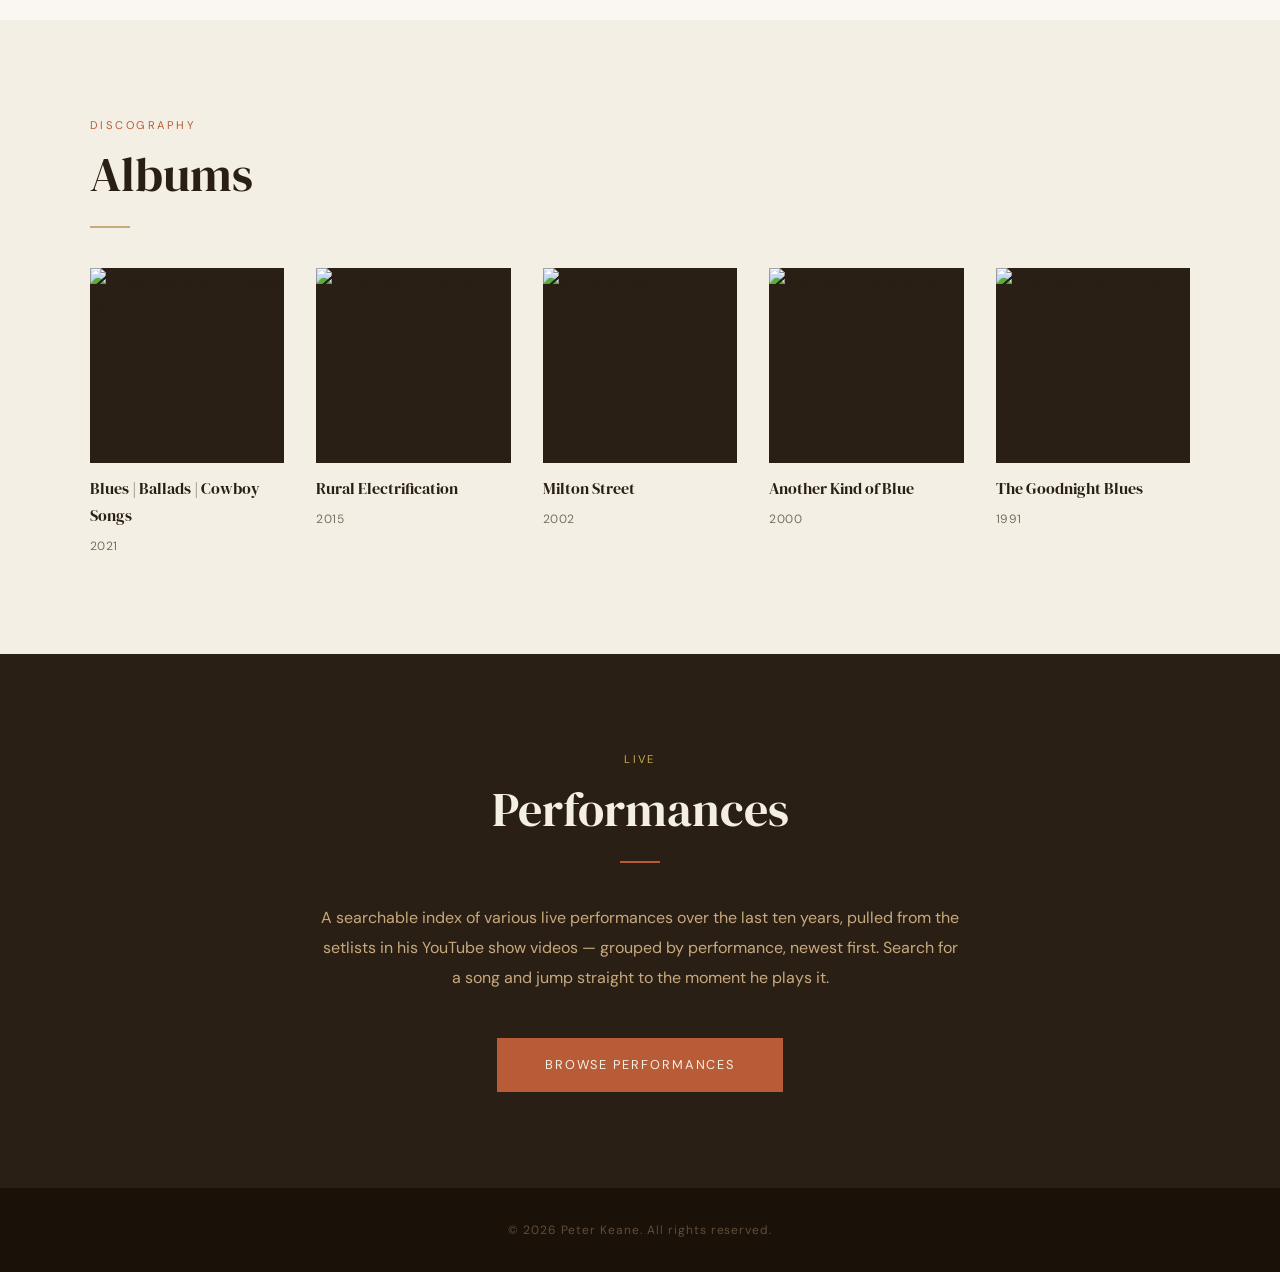
==== commit 5315945a: "Replace The Street You Left Behind video with Nobody's Dirty Business (hfuOE4FiROk) Co-Authored-By: " ====
--- a/index.html
+++ b/index.html
@@ -70,12 +70,15 @@
 
       <div class="video-grid">
 
-        <a class="video-card" href="https://www.youtube.com/watch?v=oG92N2vLsac" target="_blank">
-          <div class="video-thumb">
-            <img src="https://img.youtube.com/vi/oG92N2vLsac/maxresdefault.jpg" alt="The Street You Left Behind">
-            <div class="video-play"><span>&#9654;</span></div>
-          </div>
-          <div class="video-info"><h3>The Street You Left Behind</h3></div>
+        <a class="video-card" href="https://www.youtube.com/watch?v=hfuOE4FiROk" target="_blank">
+          <div class="video-thumb">
+            <img src="https://img.youtube.com/vi/hfuOE4FiROk/maxresdefault.jpg" alt="Nobody's Dirty Business">
+            <div class="video-play"><span>&#9654;</span></div>
+          </div>
+          <div class="video-info">
+            <h3>Nobody's Dirty Business</h3>
+            <span>Mississippi John Hurt</span>
+          </div>
         </a>
 
         <a class="video-card" href="https://www.youtube.com/watch?v=JS24dpyVsMQ" target="_blank">
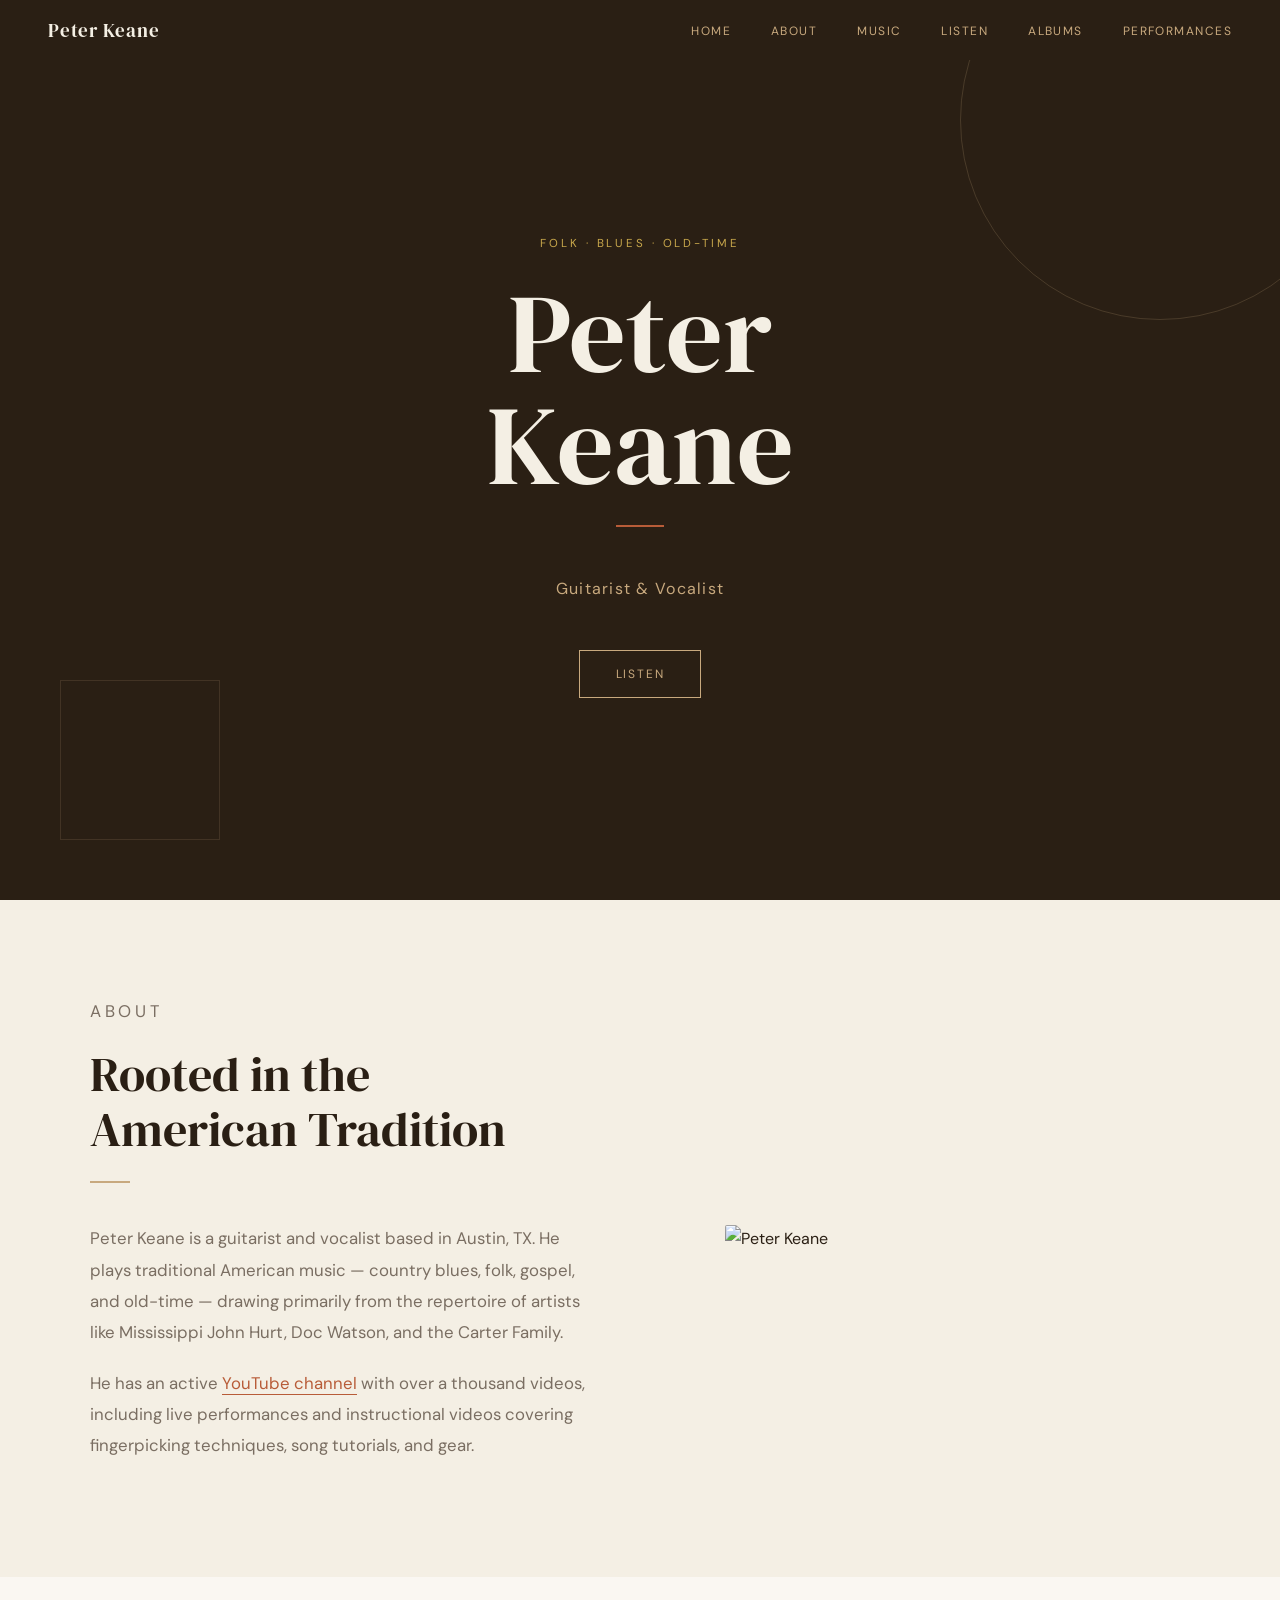
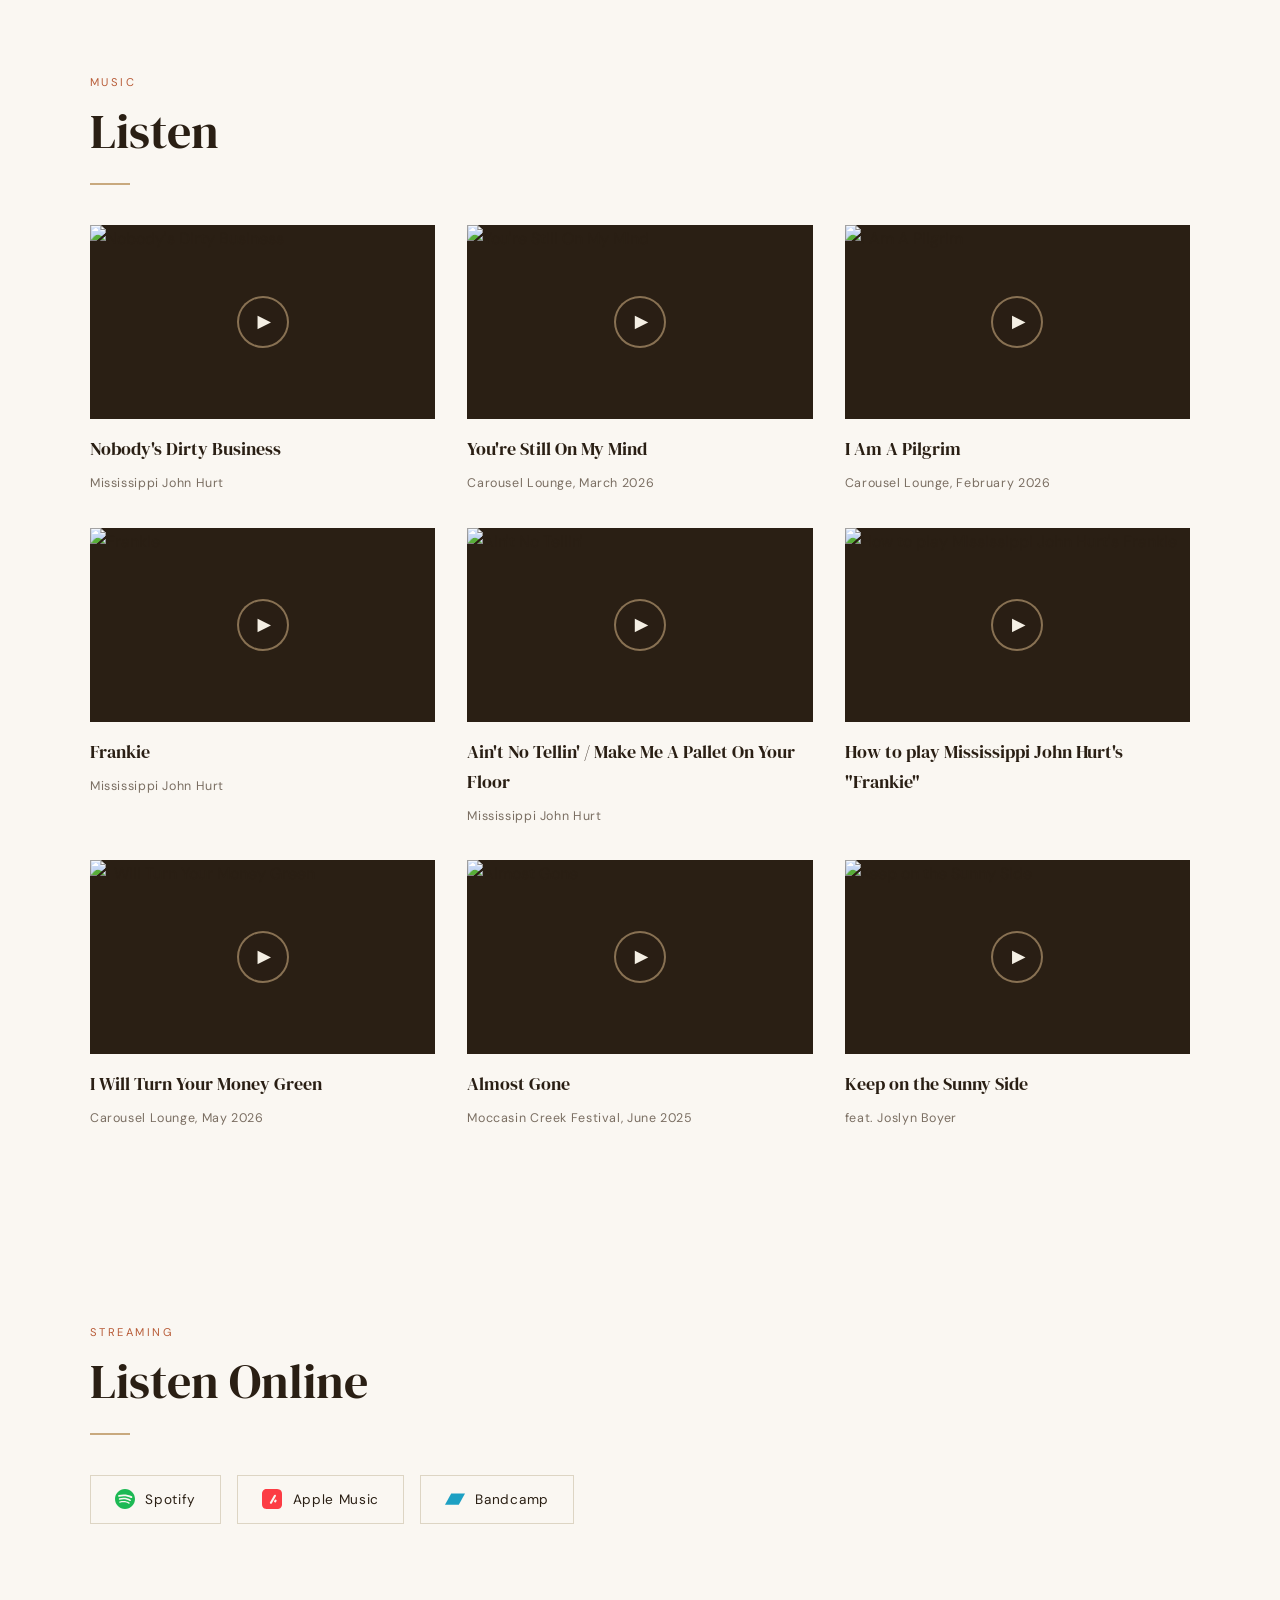
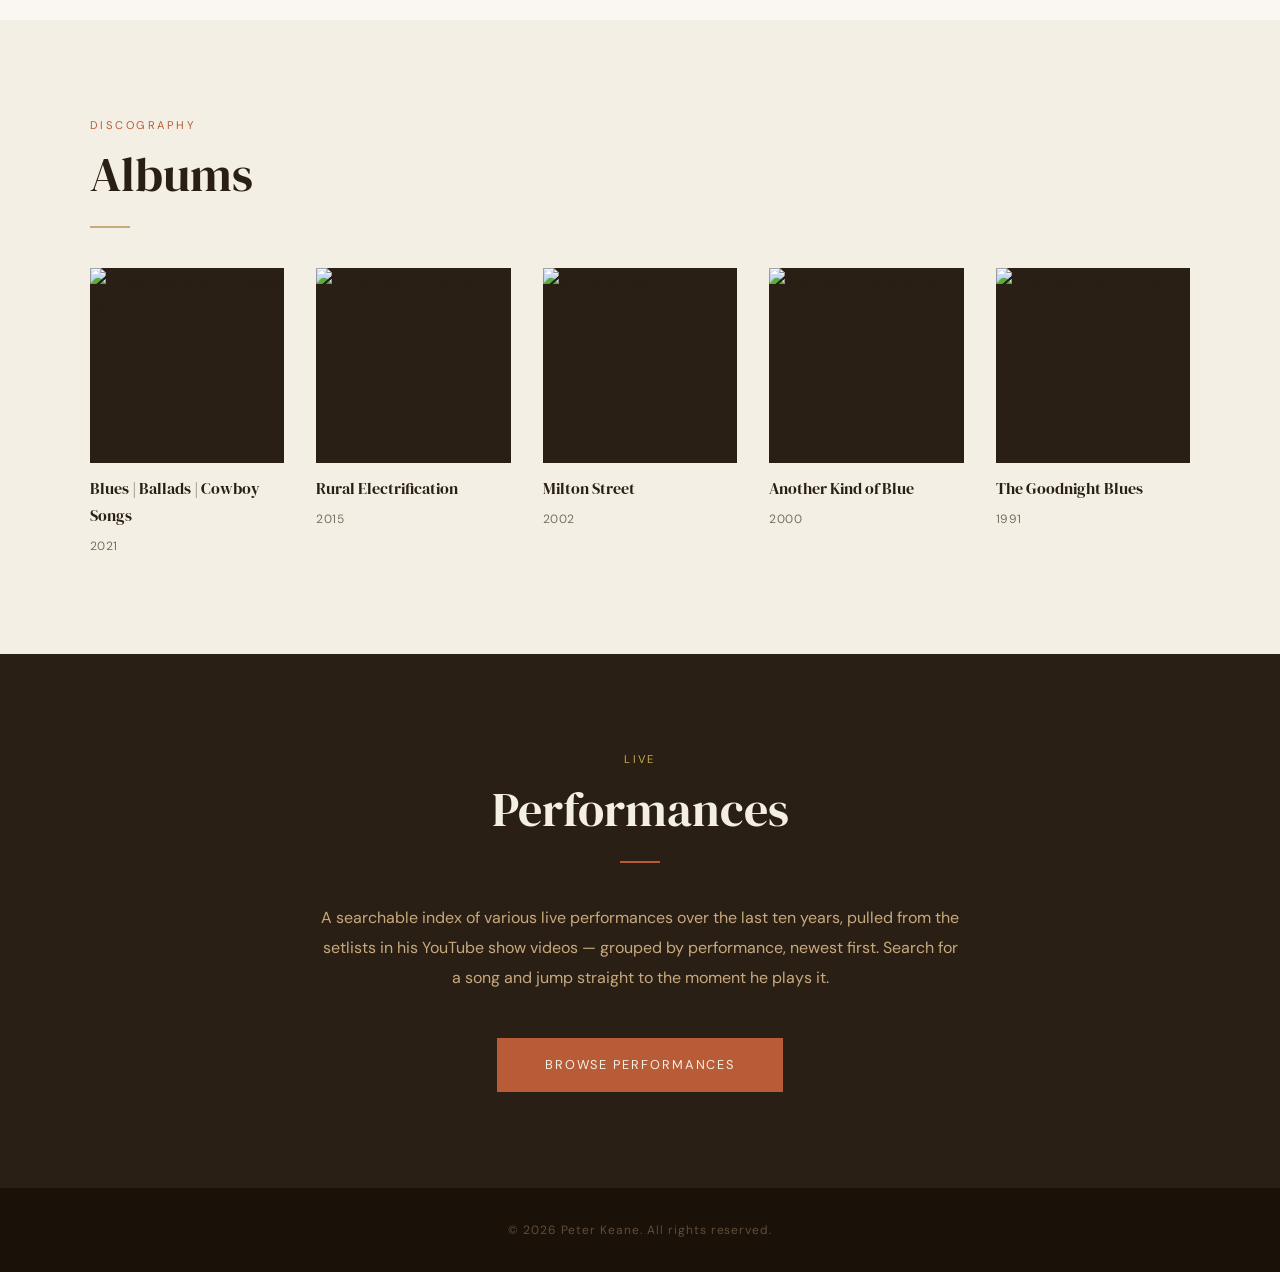
==== commit 7b05416f: "Replace older Nobody's Dirty Business video with I Will Turn Your Money Green (DOdLFxxsQWY) Co-Autho" ====
--- a/index.html
+++ b/index.html
@@ -135,14 +135,14 @@
           </div>
         </a>
 
-        <a class="video-card" href="https://www.youtube.com/watch?v=NQxg6tqWXvs" target="_blank">
-          <div class="video-thumb">
-            <img src="https://img.youtube.com/vi/NQxg6tqWXvs/maxresdefault.jpg" alt="Nobody's Dirty Business">
-            <div class="video-play"><span>&#9654;</span></div>
-          </div>
-          <div class="video-info">
-            <h3>Nobody's Dirty Business</h3>
-            <span>Carousel Lounge, January 2026</span>
+        <a class="video-card" href="https://www.youtube.com/watch?v=DOdLFxxsQWY" target="_blank">
+          <div class="video-thumb">
+            <img src="https://img.youtube.com/vi/DOdLFxxsQWY/maxresdefault.jpg" alt="I Will Turn Your Money Green">
+            <div class="video-play"><span>&#9654;</span></div>
+          </div>
+          <div class="video-info">
+            <h3>I Will Turn Your Money Green</h3>
+            <span>Carousel Lounge, May 2026</span>
           </div>
         </a>
 
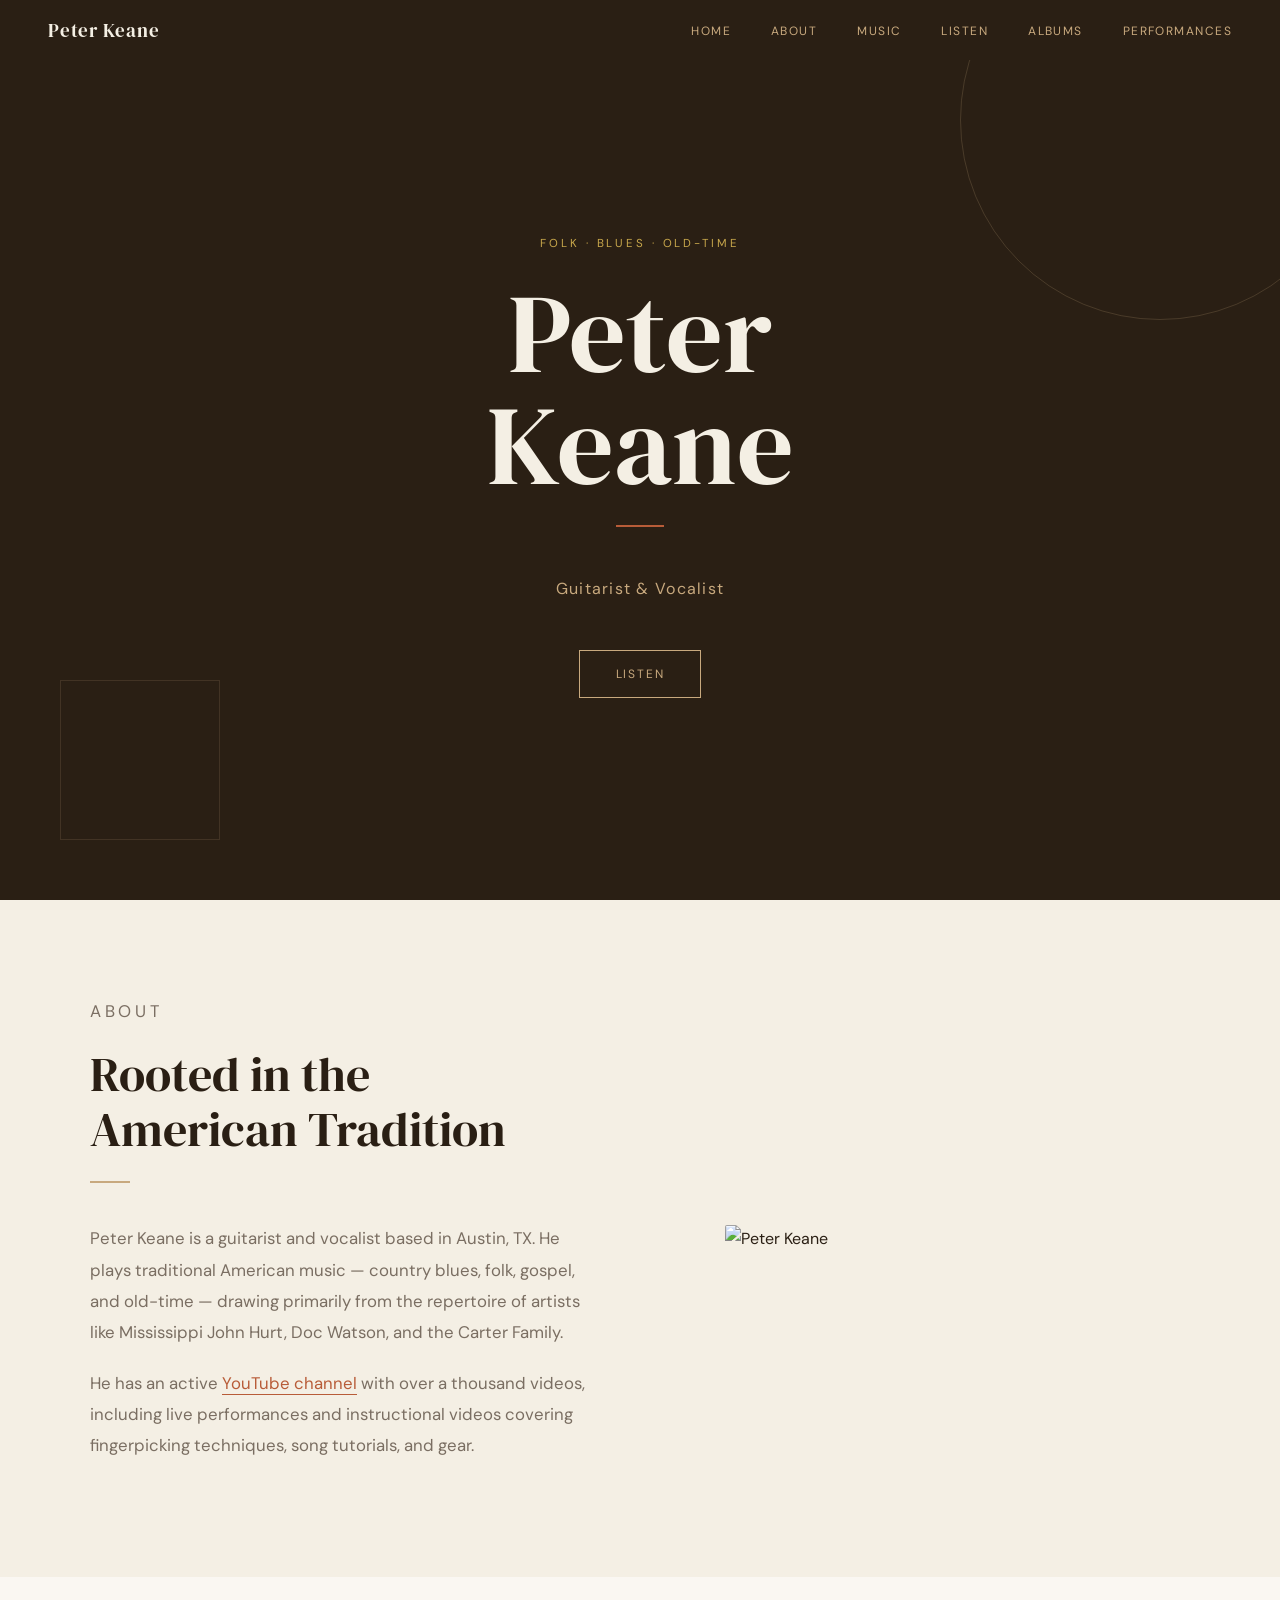
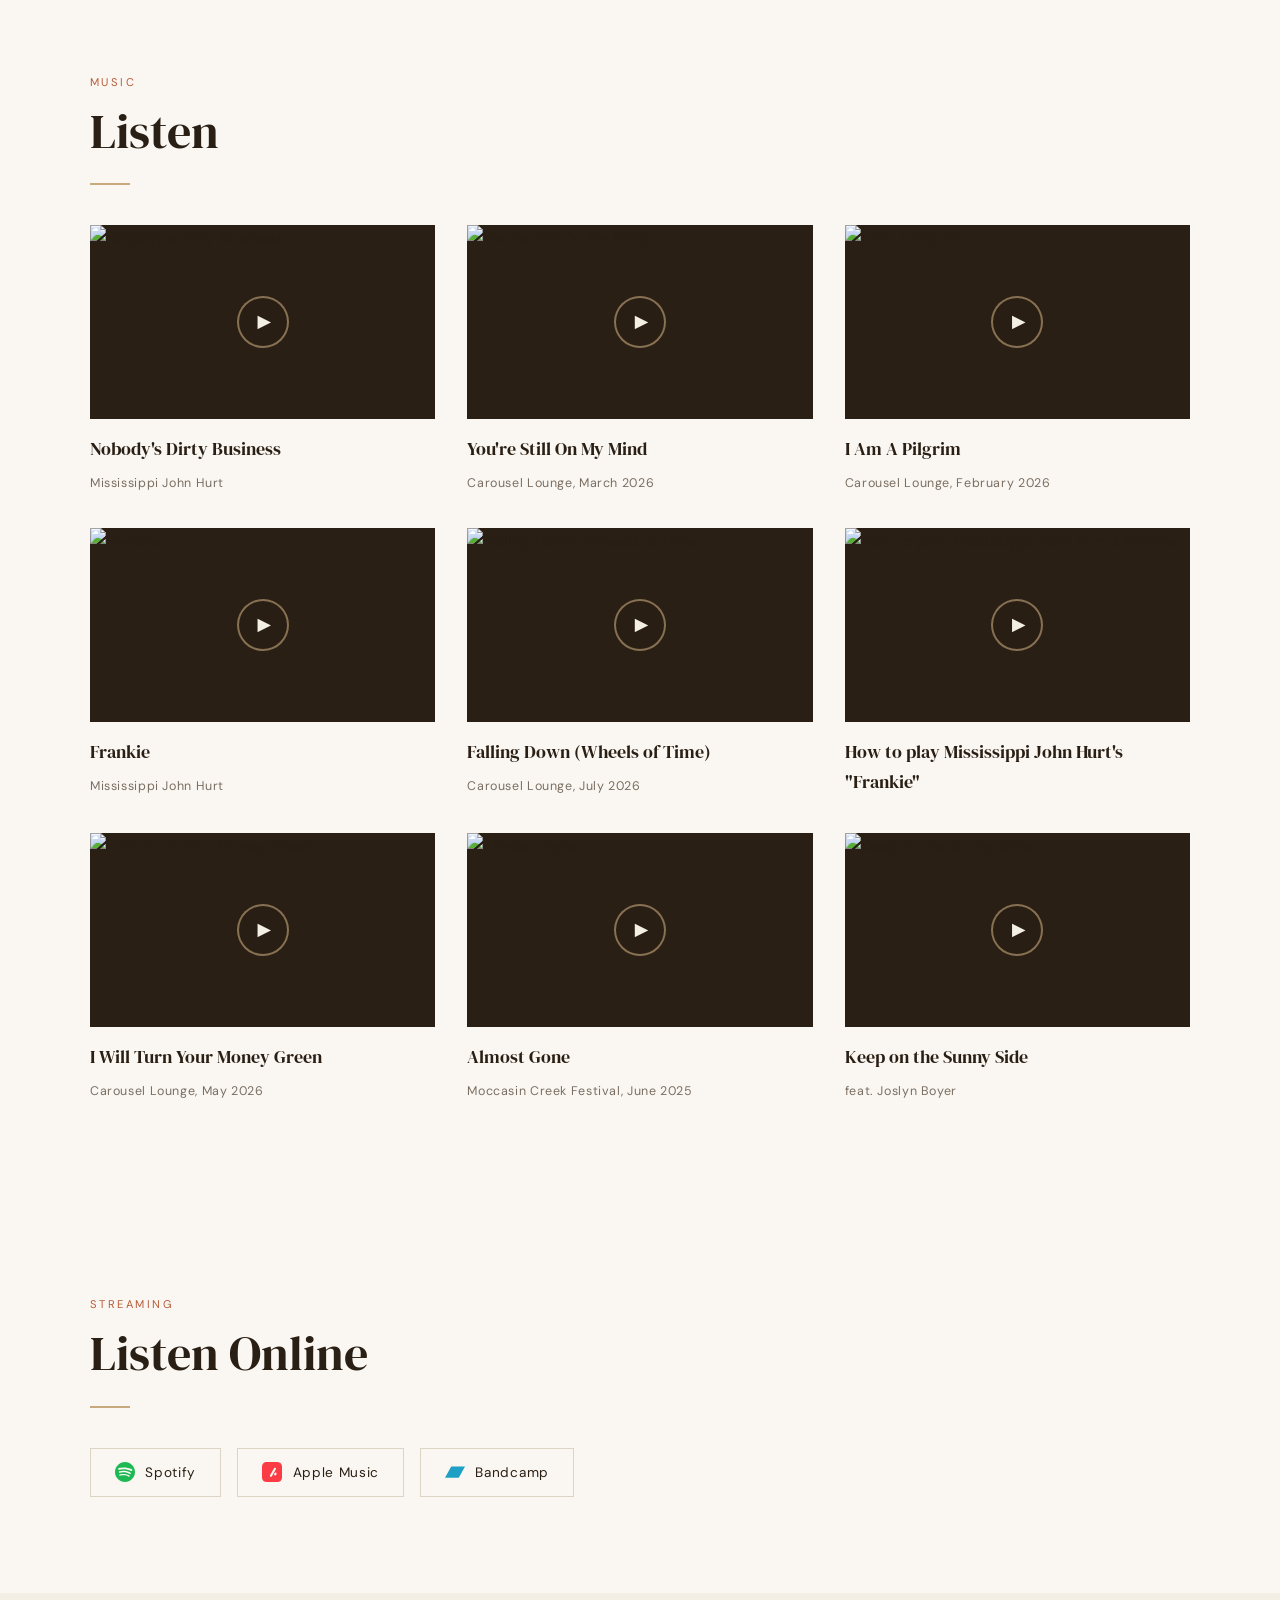
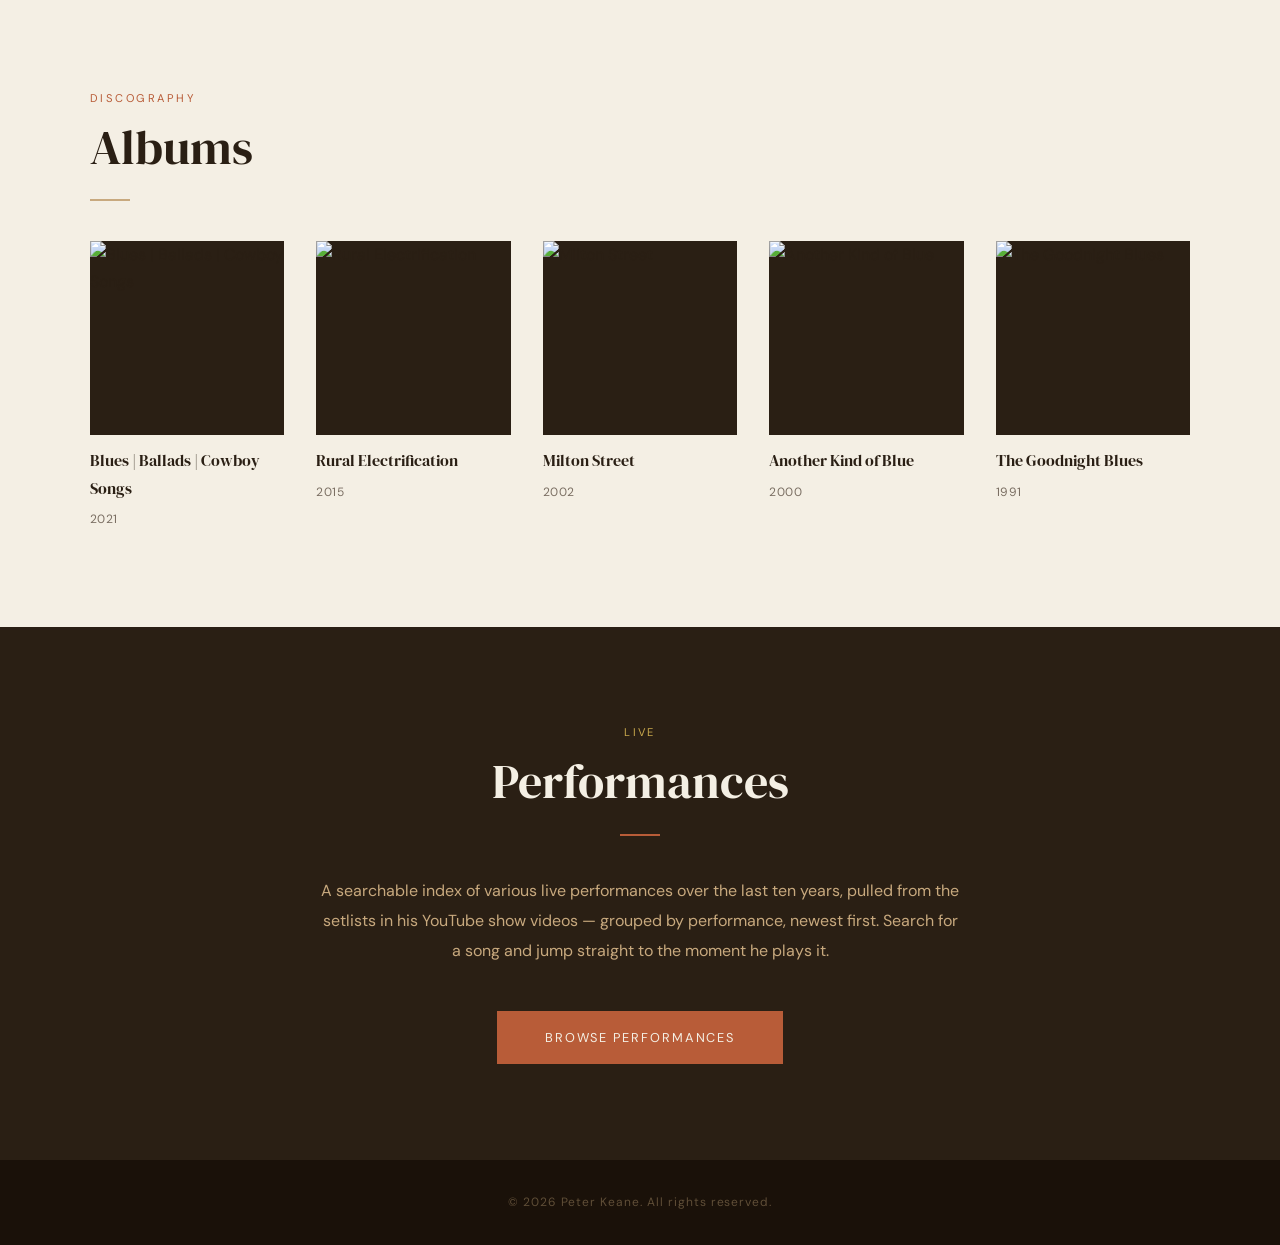
==== commit 20375bf7: "Replace Ain't No Tellin' video with Falling Down (Wheels of Time) (SvGyD5qm9v4) Co-Authored-By: Clau" ====
--- a/index.html
+++ b/index.html
@@ -114,14 +114,14 @@
           </div>
         </a>
 
-        <a class="video-card" href="https://www.youtube.com/watch?v=M1RBpE7dITw" target="_blank">
-          <div class="video-thumb">
-            <img src="https://img.youtube.com/vi/M1RBpE7dITw/maxresdefault.jpg" alt="Ain't No Tellin'">
-            <div class="video-play"><span>&#9654;</span></div>
-          </div>
-          <div class="video-info">
-            <h3>Ain't No Tellin' / Make Me A Pallet On Your Floor</h3>
-            <span>Mississippi John Hurt</span>
+        <a class="video-card" href="https://www.youtube.com/watch?v=SvGyD5qm9v4" target="_blank">
+          <div class="video-thumb">
+            <img src="https://img.youtube.com/vi/SvGyD5qm9v4/maxresdefault.jpg" alt="Falling Down (Wheels of Time)">
+            <div class="video-play"><span>&#9654;</span></div>
+          </div>
+          <div class="video-info">
+            <h3>Falling Down (Wheels of Time)</h3>
+            <span>Carousel Lounge, July 2026</span>
           </div>
         </a>
 
